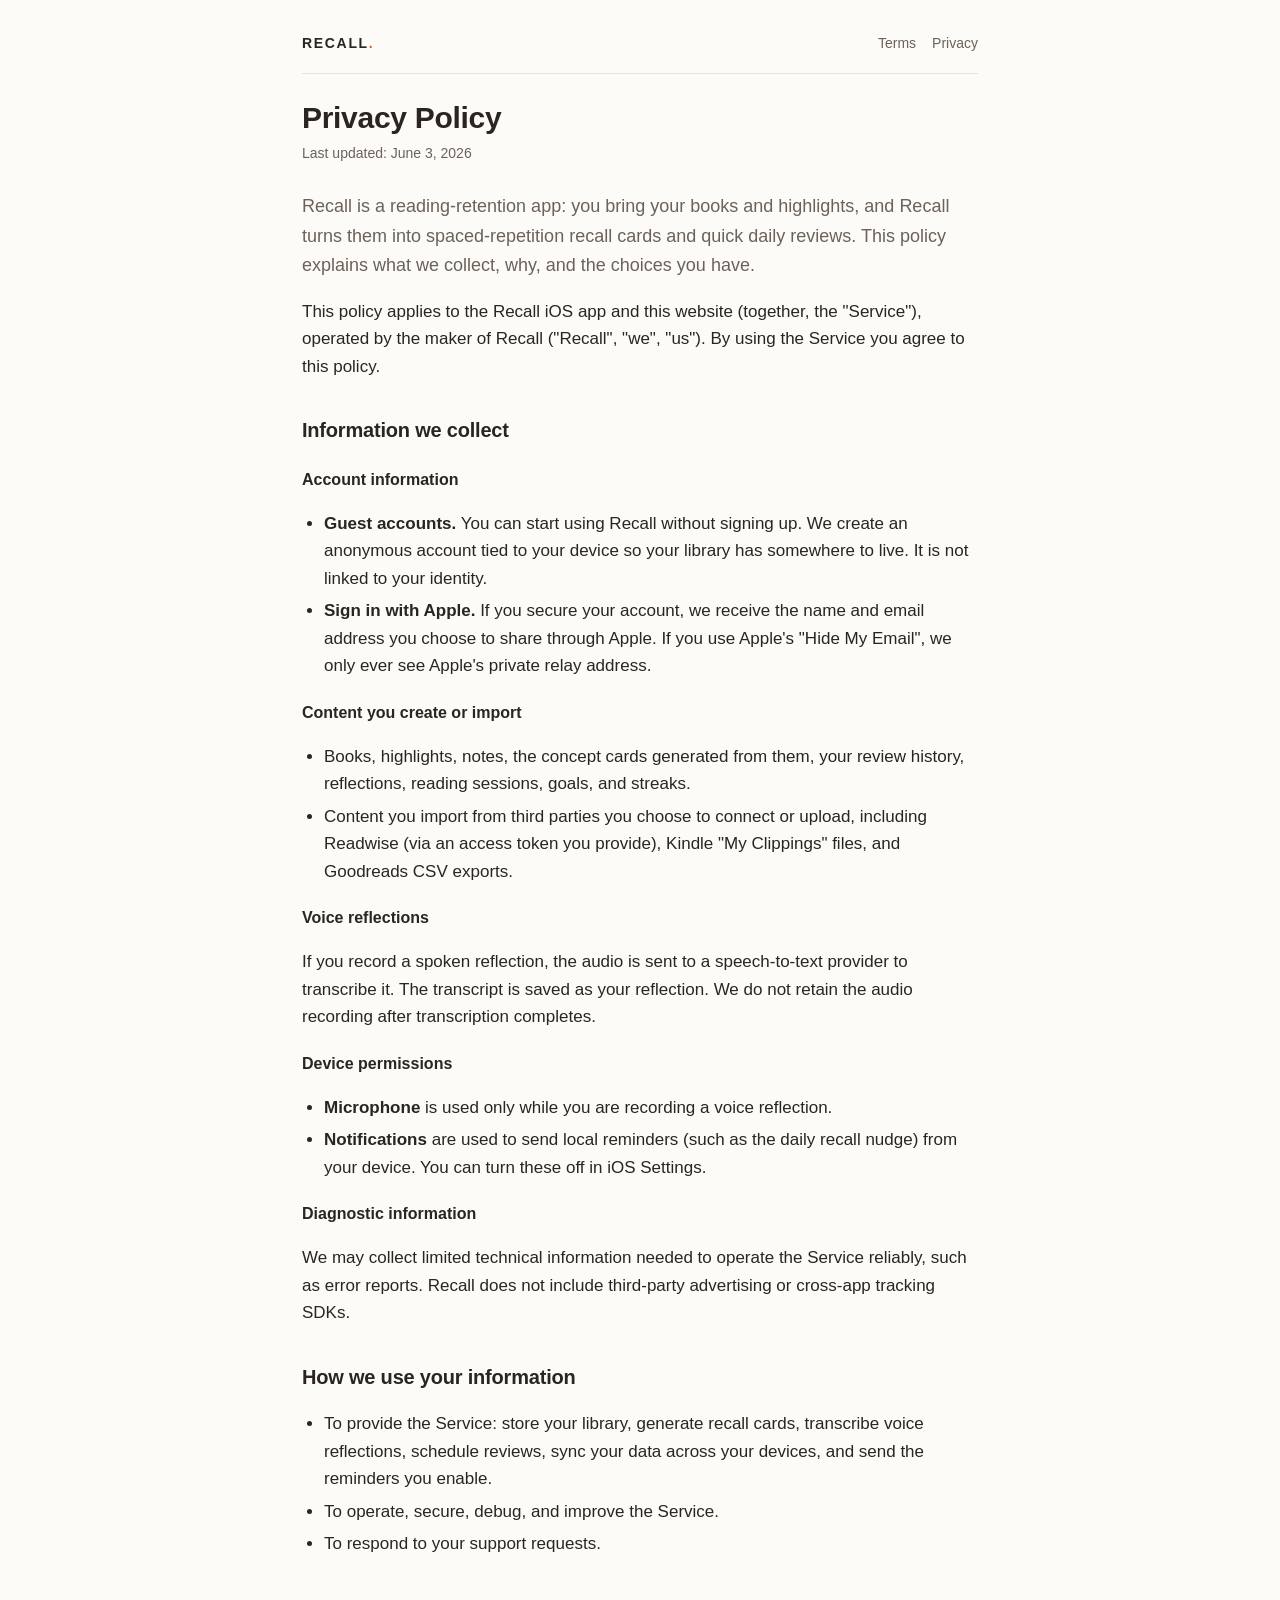
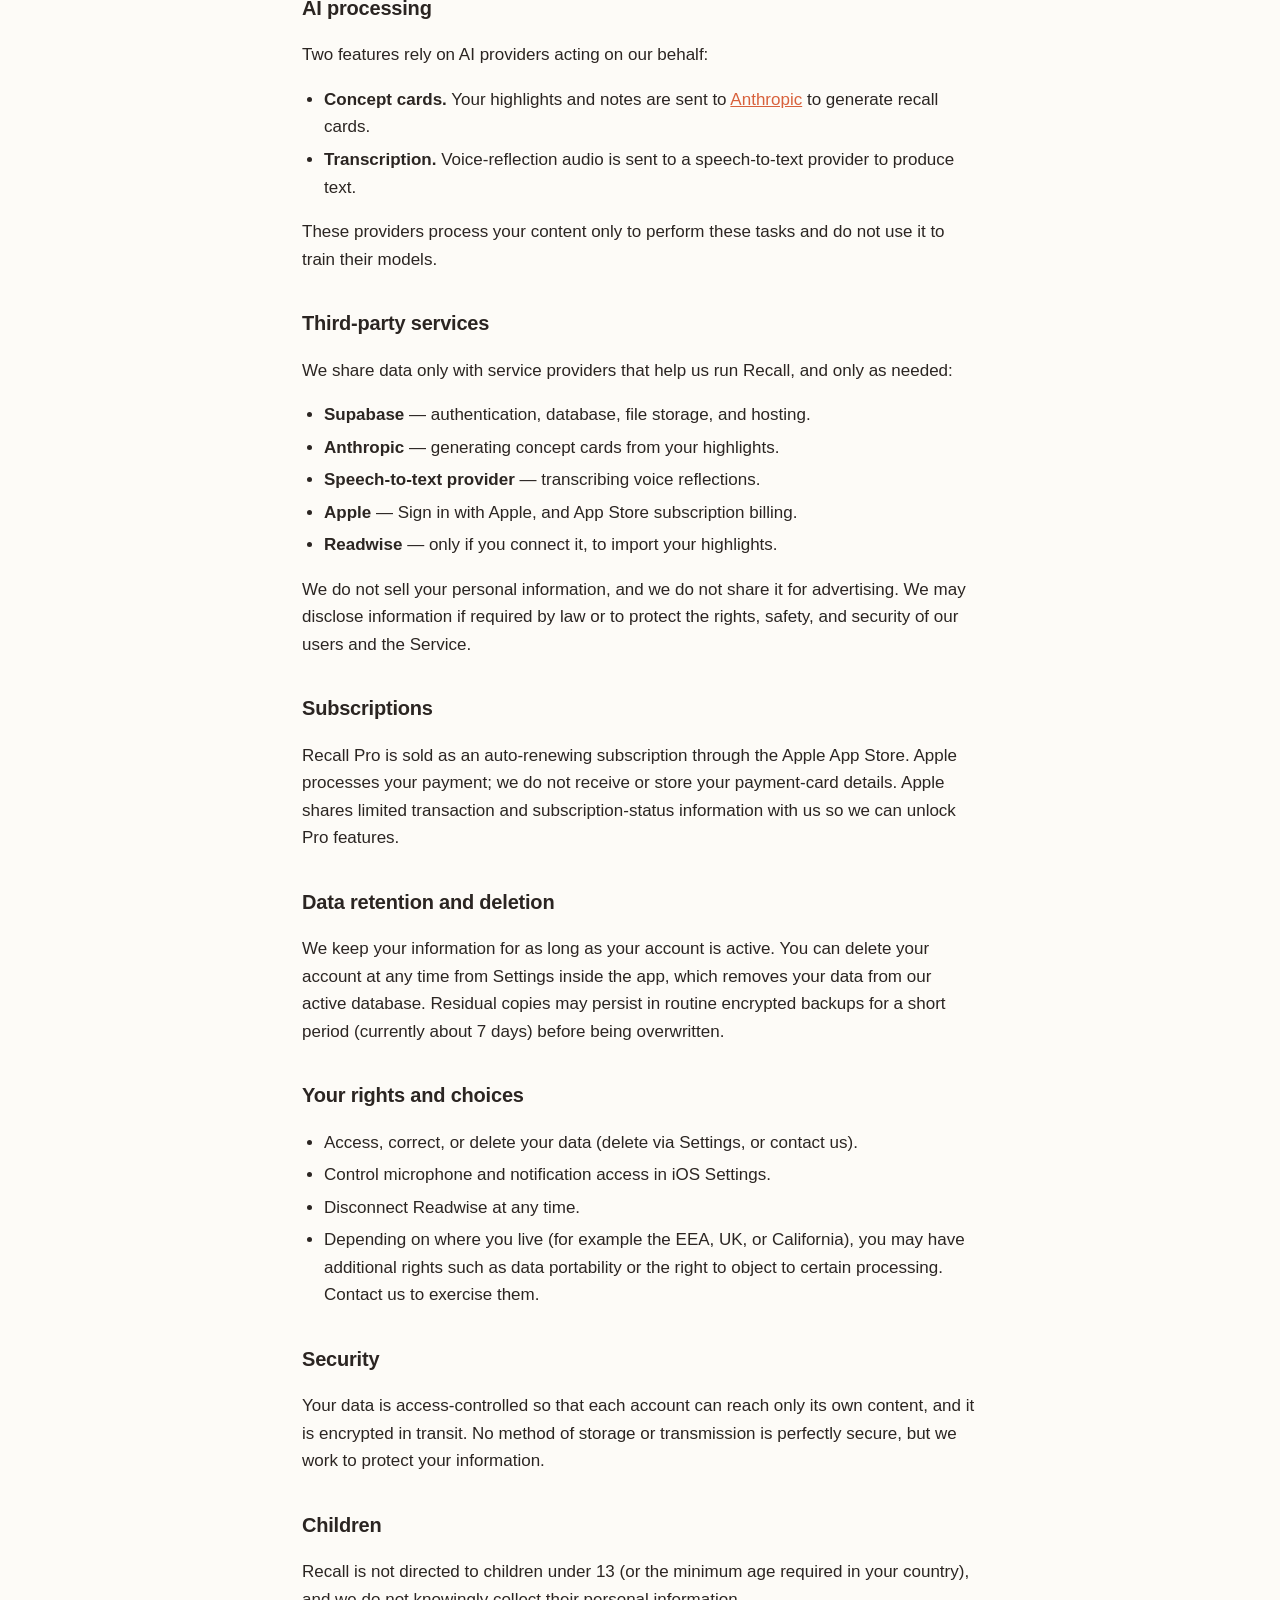
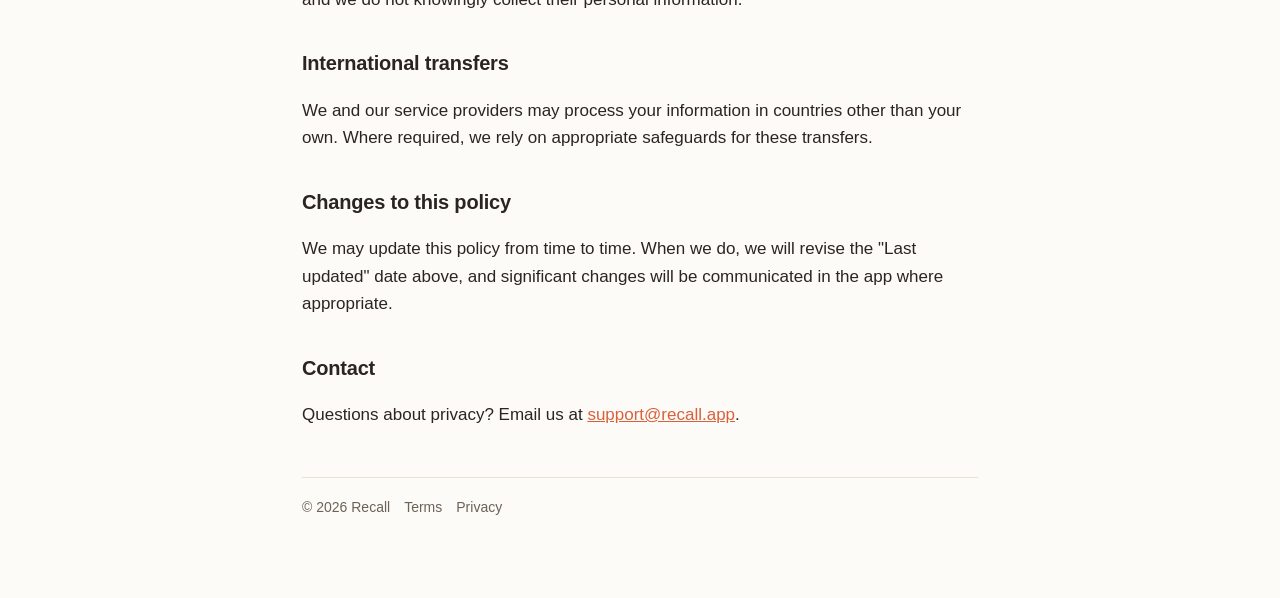
==== privacy.html @ 474ea203 "Recall legal site: Terms of Service + Privacy Policy" ====
<!DOCTYPE html>
<html lang="en">
<head>
  <meta charset="utf-8">
  <meta name="viewport" content="width=device-width, initial-scale=1">
  <title>Privacy Policy — Recall</title>
  <link rel="stylesheet" href="style.css">
</head>
<body>
  <div class="wrap">
    <header class="masthead">
      <span class="brand">Recall<span class="dot">.</span></span>
      <nav class="nav">
        <a href="terms.html">Terms</a>
        <a href="privacy.html">Privacy</a>
      </nav>
    </header>

    <h1>Privacy Policy</h1>
    <p class="updated">Last updated: June 3, 2026</p>

    <p class="lead">Recall is a reading-retention app: you bring your books and highlights, and Recall turns them into spaced-repetition recall cards and quick daily reviews. This policy explains what we collect, why, and the choices you have.</p>

    <p>This policy applies to the Recall iOS app and this website (together, the "Service"), operated by the maker of Recall ("Recall", "we", "us"). By using the Service you agree to this policy.</p>

    <h2>Information we collect</h2>

    <h3>Account information</h3>
    <ul>
      <li><strong>Guest accounts.</strong> You can start using Recall without signing up. We create an anonymous account tied to your device so your library has somewhere to live. It is not linked to your identity.</li>
      <li><strong>Sign in with Apple.</strong> If you secure your account, we receive the name and email address you choose to share through Apple. If you use Apple's "Hide My Email", we only ever see Apple's private relay address.</li>
    </ul>

    <h3>Content you create or import</h3>
    <ul>
      <li>Books, highlights, notes, the concept cards generated from them, your review history, reflections, reading sessions, goals, and streaks.</li>
      <li>Content you import from third parties you choose to connect or upload, including Readwise (via an access token you provide), Kindle "My Clippings" files, and Goodreads CSV exports.</li>
    </ul>

    <h3>Voice reflections</h3>
    <p>If you record a spoken reflection, the audio is sent to a speech-to-text provider to transcribe it. The transcript is saved as your reflection. We do not retain the audio recording after transcription completes.</p>

    <h3>Device permissions</h3>
    <ul>
      <li><strong>Microphone</strong> is used only while you are recording a voice reflection.</li>
      <li><strong>Notifications</strong> are used to send local reminders (such as the daily recall nudge) from your device. You can turn these off in iOS Settings.</li>
    </ul>

    <h3>Diagnostic information</h3>
    <p>We may collect limited technical information needed to operate the Service reliably, such as error reports. Recall does not include third-party advertising or cross-app tracking SDKs.</p>

    <h2>How we use your information</h2>
    <ul>
      <li>To provide the Service: store your library, generate recall cards, transcribe voice reflections, schedule reviews, sync your data across your devices, and send the reminders you enable.</li>
      <li>To operate, secure, debug, and improve the Service.</li>
      <li>To respond to your support requests.</li>
    </ul>

    <h2>AI processing</h2>
    <p>Two features rely on AI providers acting on our behalf:</p>
    <ul>
      <li><strong>Concept cards.</strong> Your highlights and notes are sent to <a href="https://www.anthropic.com" target="_blank" rel="noopener">Anthropic</a> to generate recall cards.</li>
      <li><strong>Transcription.</strong> Voice-reflection audio is sent to a speech-to-text provider to produce text.</li>
    </ul>
    <p>These providers process your content only to perform these tasks and do not use it to train their models.</p>

    <h2>Third-party services</h2>
    <p>We share data only with service providers that help us run Recall, and only as needed:</p>
    <ul>
      <li><strong>Supabase</strong> — authentication, database, file storage, and hosting.</li>
      <li><strong>Anthropic</strong> — generating concept cards from your highlights.</li>
      <li><strong>Speech-to-text provider</strong> — transcribing voice reflections.</li>
      <li><strong>Apple</strong> — Sign in with Apple, and App Store subscription billing.</li>
      <li><strong>Readwise</strong> — only if you connect it, to import your highlights.</li>
    </ul>
    <p>We do not sell your personal information, and we do not share it for advertising. We may disclose information if required by law or to protect the rights, safety, and security of our users and the Service.</p>

    <h2>Subscriptions</h2>
    <p>Recall Pro is sold as an auto-renewing subscription through the Apple App Store. Apple processes your payment; we do not receive or store your payment-card details. Apple shares limited transaction and subscription-status information with us so we can unlock Pro features.</p>

    <h2>Data retention and deletion</h2>
    <p>We keep your information for as long as your account is active. You can delete your account at any time from Settings inside the app, which removes your data from our active database. Residual copies may persist in routine encrypted backups for a short period (currently about 7 days) before being overwritten.</p>

    <h2>Your rights and choices</h2>
    <ul>
      <li>Access, correct, or delete your data (delete via Settings, or contact us).</li>
      <li>Control microphone and notification access in iOS Settings.</li>
      <li>Disconnect Readwise at any time.</li>
      <li>Depending on where you live (for example the EEA, UK, or California), you may have additional rights such as data portability or the right to object to certain processing. Contact us to exercise them.</li>
    </ul>

    <h2>Security</h2>
    <p>Your data is access-controlled so that each account can reach only its own content, and it is encrypted in transit. No method of storage or transmission is perfectly secure, but we work to protect your information.</p>

    <h2>Children</h2>
    <p>Recall is not directed to children under 13 (or the minimum age required in your country), and we do not knowingly collect their personal information.</p>

    <h2>International transfers</h2>
    <p>We and our service providers may process your information in countries other than your own. Where required, we rely on appropriate safeguards for these transfers.</p>

    <h2>Changes to this policy</h2>
    <p>We may update this policy from time to time. When we do, we will revise the "Last updated" date above, and significant changes will be communicated in the app where appropriate.</p>

    <h2>Contact</h2>
    <p>Questions about privacy? Email us at <a href="mailto:support@recall.app">support@recall.app</a>.</p>

    <footer>
      <span>&copy; 2026 Recall</span>
      <a href="terms.html">Terms</a>
      <a href="privacy.html">Privacy</a>
    </footer>
  </div>
</body>
</html>
---- style.css ----
:root {
  --paper: #fdfbf7;
  --ink: #2b2522;
  --ink-soft: #6b6259;
  --coral: #d8613c;
  --rule: #e9e1d6;
}
* { box-sizing: border-box; }
html { -webkit-text-size-adjust: 100%; }
body {
  margin: 0;
  background: var(--paper);
  color: var(--ink);
  font-family: -apple-system, BlinkMacSystemFont, "Segoe UI", Roboto, Helvetica, Arial, sans-serif;
  line-height: 1.62;
  font-size: 17px;
}
.wrap { max-width: 720px; margin: 0 auto; padding: 32px 22px 80px; }
header.masthead {
  display: flex; align-items: center; gap: 10px;
  padding-bottom: 18px; margin-bottom: 26px;
  border-bottom: 1px solid var(--rule);
}
.brand {
  font-weight: 800; letter-spacing: 0.12em; text-transform: uppercase;
  font-size: 14px; color: var(--ink);
}
.brand .dot { color: var(--coral); }
.nav { margin-left: auto; display: flex; gap: 16px; }
.nav a { color: var(--ink-soft); text-decoration: none; font-size: 14px; }
.nav a:hover { color: var(--coral); }
h1 { font-size: 30px; line-height: 1.2; margin: 0 0 6px; letter-spacing: -0.01em; }
.updated { color: var(--ink-soft); font-size: 14px; margin: 0 0 28px; }
h2 { font-size: 20px; margin: 34px 0 8px; letter-spacing: -0.01em; }
h3 { font-size: 16px; margin: 20px 0 6px; }
p, li { color: var(--ink); }
a { color: var(--coral); }
ul { padding-left: 22px; }
li { margin: 5px 0; }
.lead { font-size: 18px; color: var(--ink-soft); }
.note {
  background: #fff6f1; border: 1px solid #f3d6c8; border-radius: 12px;
  padding: 14px 16px; font-size: 15px; color: var(--ink-soft); margin: 22px 0;
}
footer {
  margin-top: 48px; padding-top: 18px; border-top: 1px solid var(--rule);
  color: var(--ink-soft); font-size: 14px;
  display: flex; flex-wrap: wrap; gap: 14px; align-items: center;
}
footer a { color: var(--ink-soft); text-decoration: none; }
footer a:hover { color: var(--coral); }
.home-hero { text-align: center; padding: 40px 0 24px; }
.home-cards { display: grid; gap: 14px; }
.card {
  display: block; padding: 20px; border: 1px solid var(--rule);
  border-radius: 14px; text-decoration: none; color: var(--ink);
  background: #fff;
}
.card:hover { border-color: var(--coral); }
.card .t { font-weight: 700; font-size: 18px; }
.card .d { color: var(--ink-soft); font-size: 15px; margin-top: 3px; }
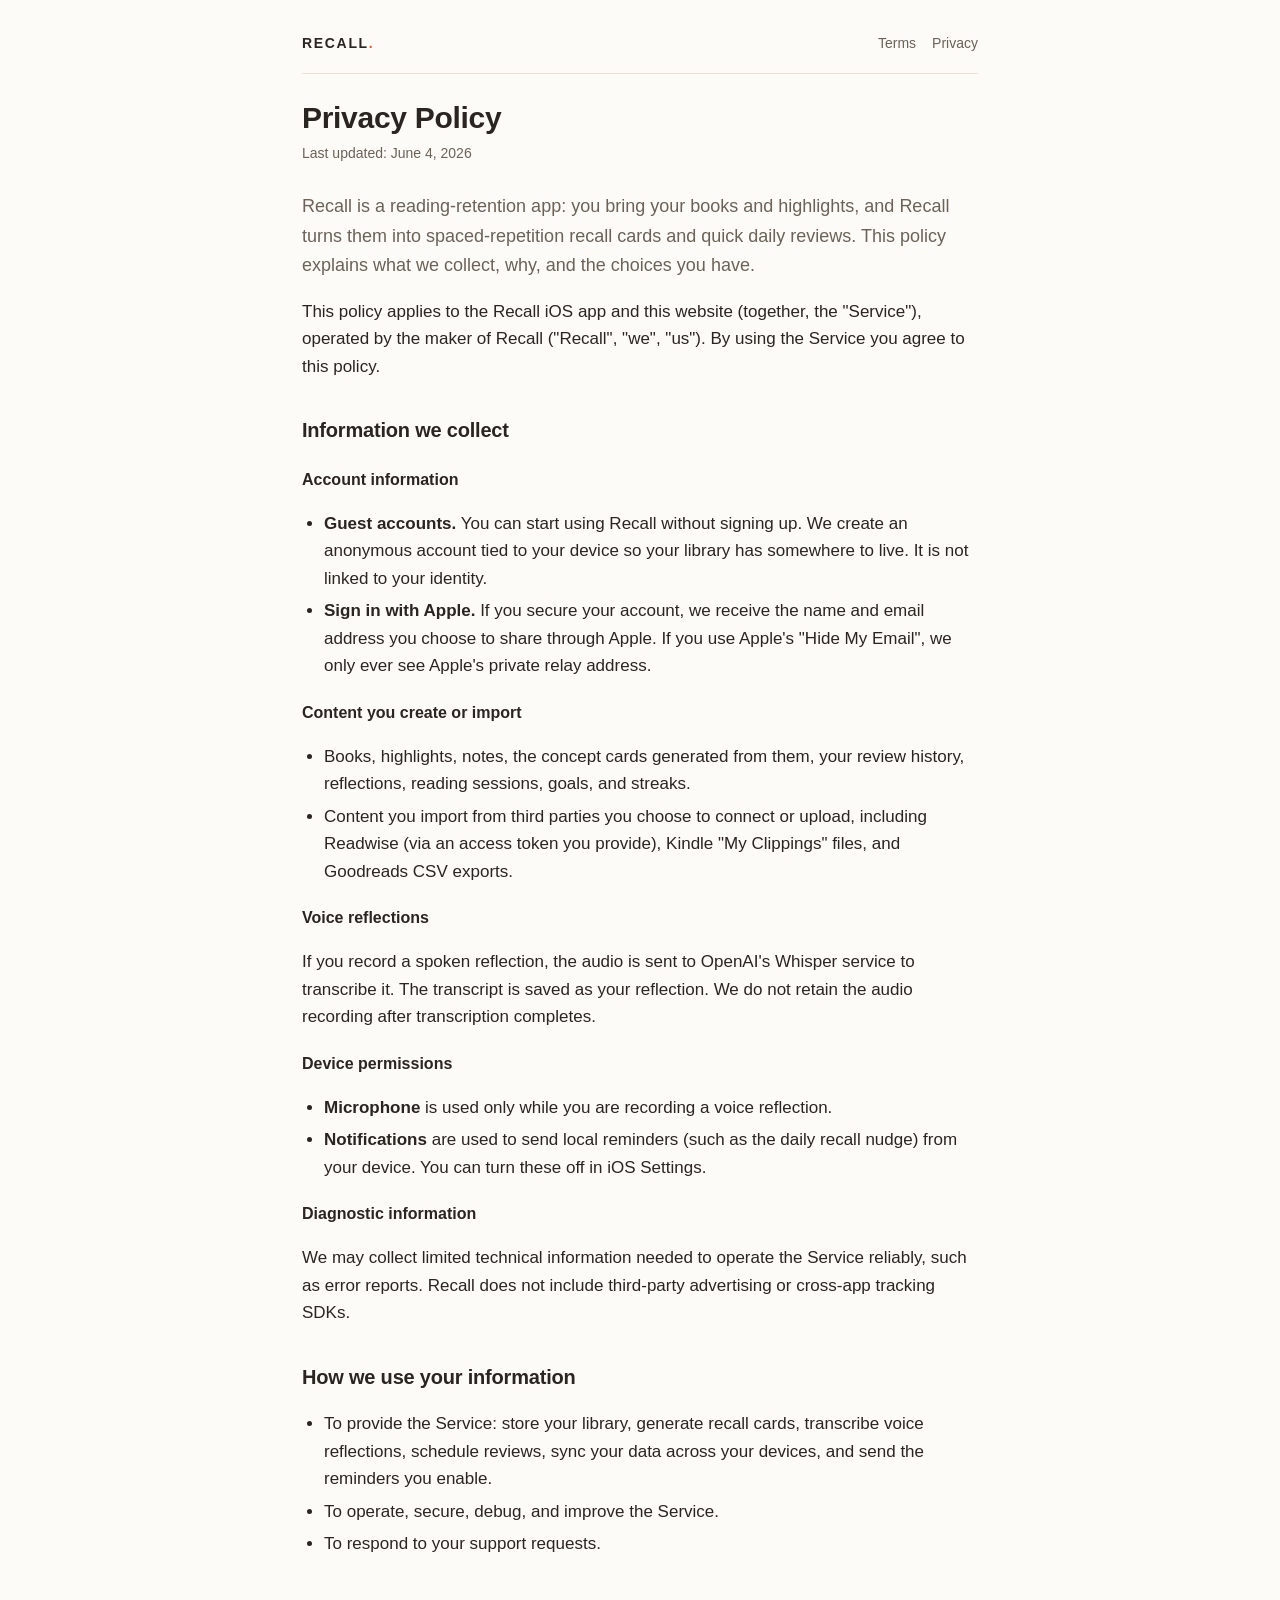
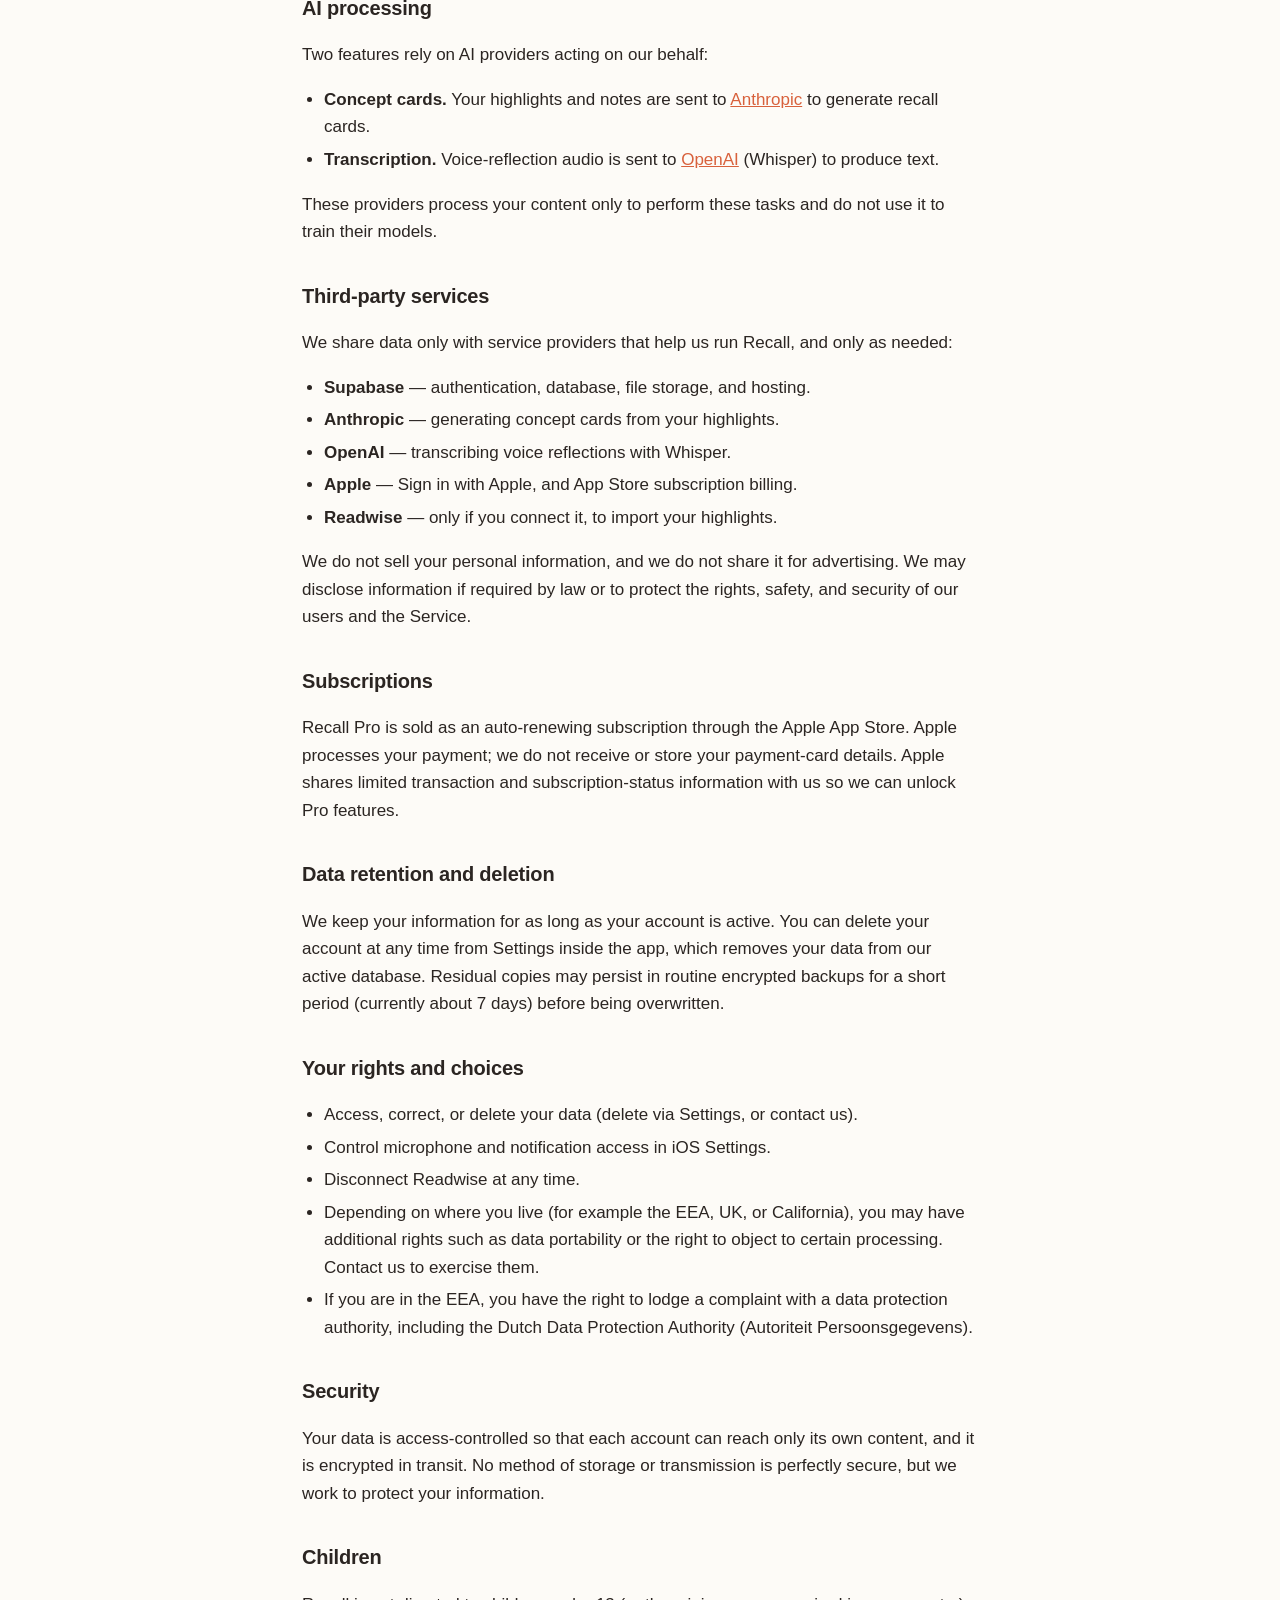
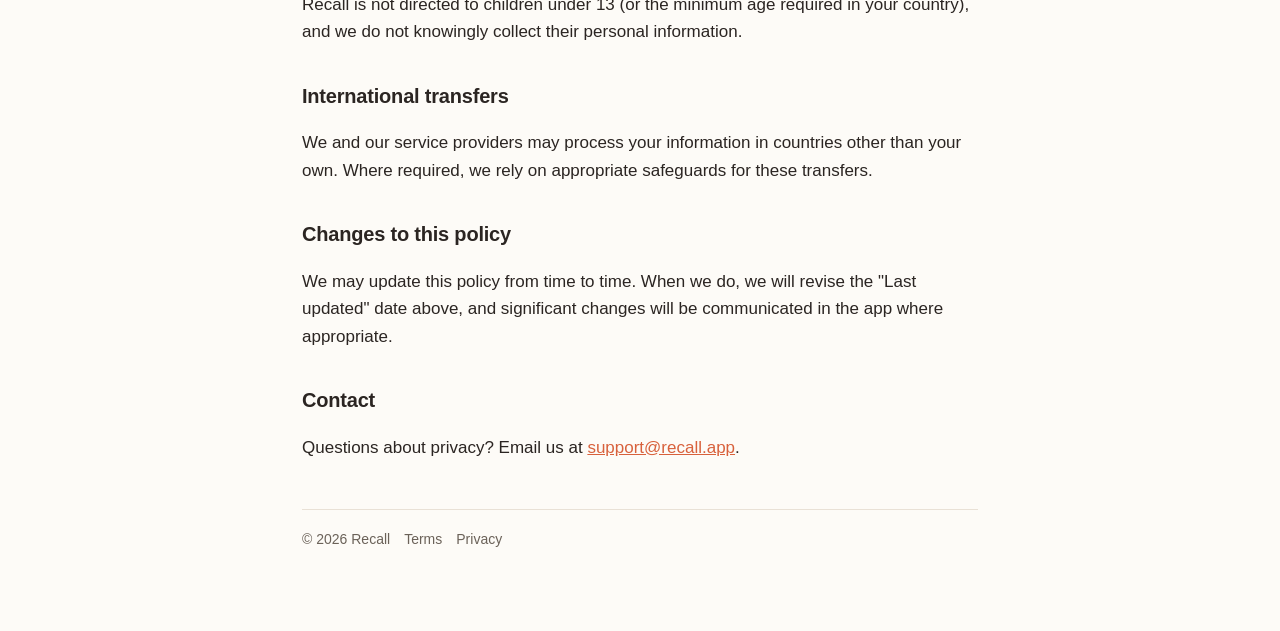
==== commit 305fbc81: "Set Netherlands governing law, name OpenAI/Whisper, add EEA complaint right Co-Authored-By: Claude O" ====
--- a/privacy.html
+++ b/privacy.html
@@ -17,7 +17,7 @@
     </header>
 
     <h1>Privacy Policy</h1>
-    <p class="updated">Last updated: June 3, 2026</p>
+    <p class="updated">Last updated: June 4, 2026</p>
 
     <p class="lead">Recall is a reading-retention app: you bring your books and highlights, and Recall turns them into spaced-repetition recall cards and quick daily reviews. This policy explains what we collect, why, and the choices you have.</p>
 
@@ -38,7 +38,7 @@
     </ul>
 
     <h3>Voice reflections</h3>
-    <p>If you record a spoken reflection, the audio is sent to a speech-to-text provider to transcribe it. The transcript is saved as your reflection. We do not retain the audio recording after transcription completes.</p>
+    <p>If you record a spoken reflection, the audio is sent to OpenAI's Whisper service to transcribe it. The transcript is saved as your reflection. We do not retain the audio recording after transcription completes.</p>
 
     <h3>Device permissions</h3>
     <ul>
@@ -60,7 +60,7 @@
     <p>Two features rely on AI providers acting on our behalf:</p>
     <ul>
       <li><strong>Concept cards.</strong> Your highlights and notes are sent to <a href="https://www.anthropic.com" target="_blank" rel="noopener">Anthropic</a> to generate recall cards.</li>
-      <li><strong>Transcription.</strong> Voice-reflection audio is sent to a speech-to-text provider to produce text.</li>
+      <li><strong>Transcription.</strong> Voice-reflection audio is sent to <a href="https://openai.com" target="_blank" rel="noopener">OpenAI</a> (Whisper) to produce text.</li>
     </ul>
     <p>These providers process your content only to perform these tasks and do not use it to train their models.</p>
 
@@ -69,7 +69,7 @@
     <ul>
       <li><strong>Supabase</strong> — authentication, database, file storage, and hosting.</li>
       <li><strong>Anthropic</strong> — generating concept cards from your highlights.</li>
-      <li><strong>Speech-to-text provider</strong> — transcribing voice reflections.</li>
+      <li><strong>OpenAI</strong> — transcribing voice reflections with Whisper.</li>
       <li><strong>Apple</strong> — Sign in with Apple, and App Store subscription billing.</li>
       <li><strong>Readwise</strong> — only if you connect it, to import your highlights.</li>
     </ul>
@@ -87,6 +87,7 @@
       <li>Control microphone and notification access in iOS Settings.</li>
       <li>Disconnect Readwise at any time.</li>
       <li>Depending on where you live (for example the EEA, UK, or California), you may have additional rights such as data portability or the right to object to certain processing. Contact us to exercise them.</li>
+      <li>If you are in the EEA, you have the right to lodge a complaint with a data protection authority, including the Dutch Data Protection Authority (Autoriteit Persoonsgegevens).</li>
     </ul>
 
     <h2>Security</h2>
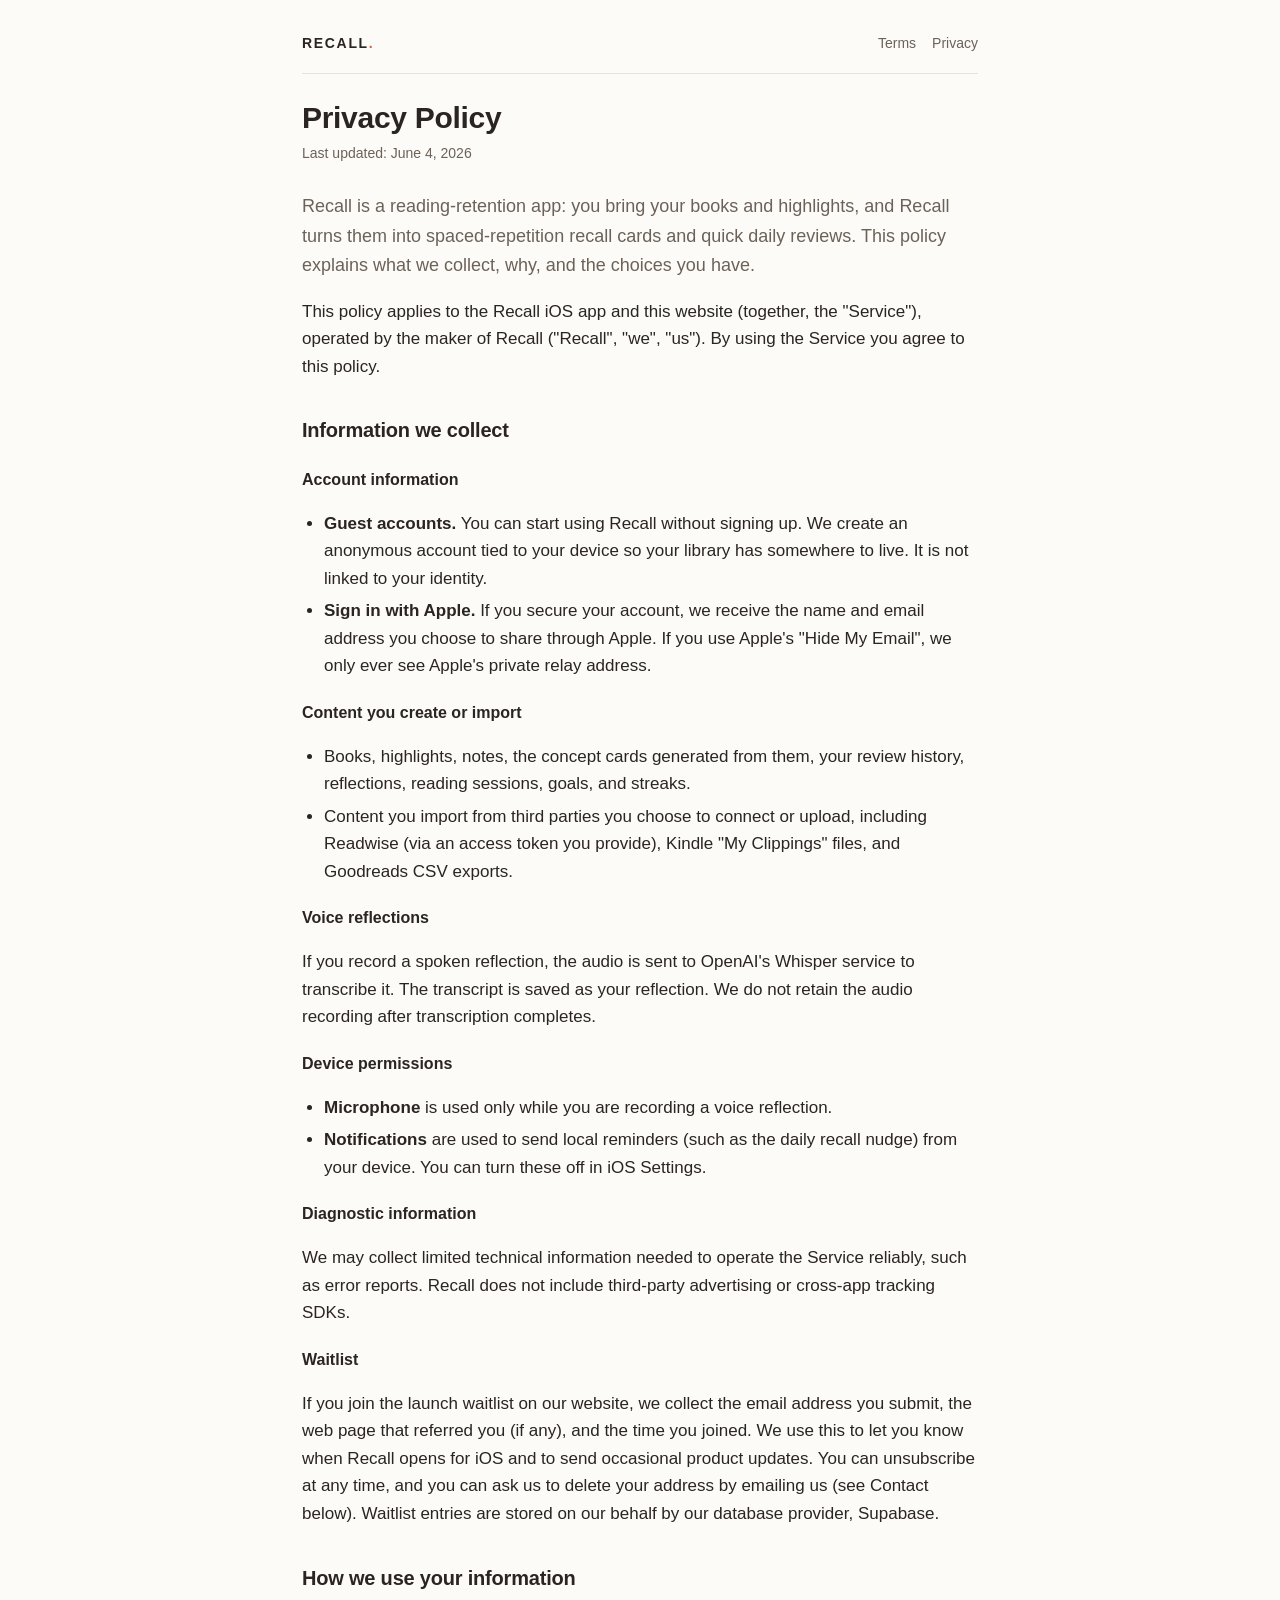
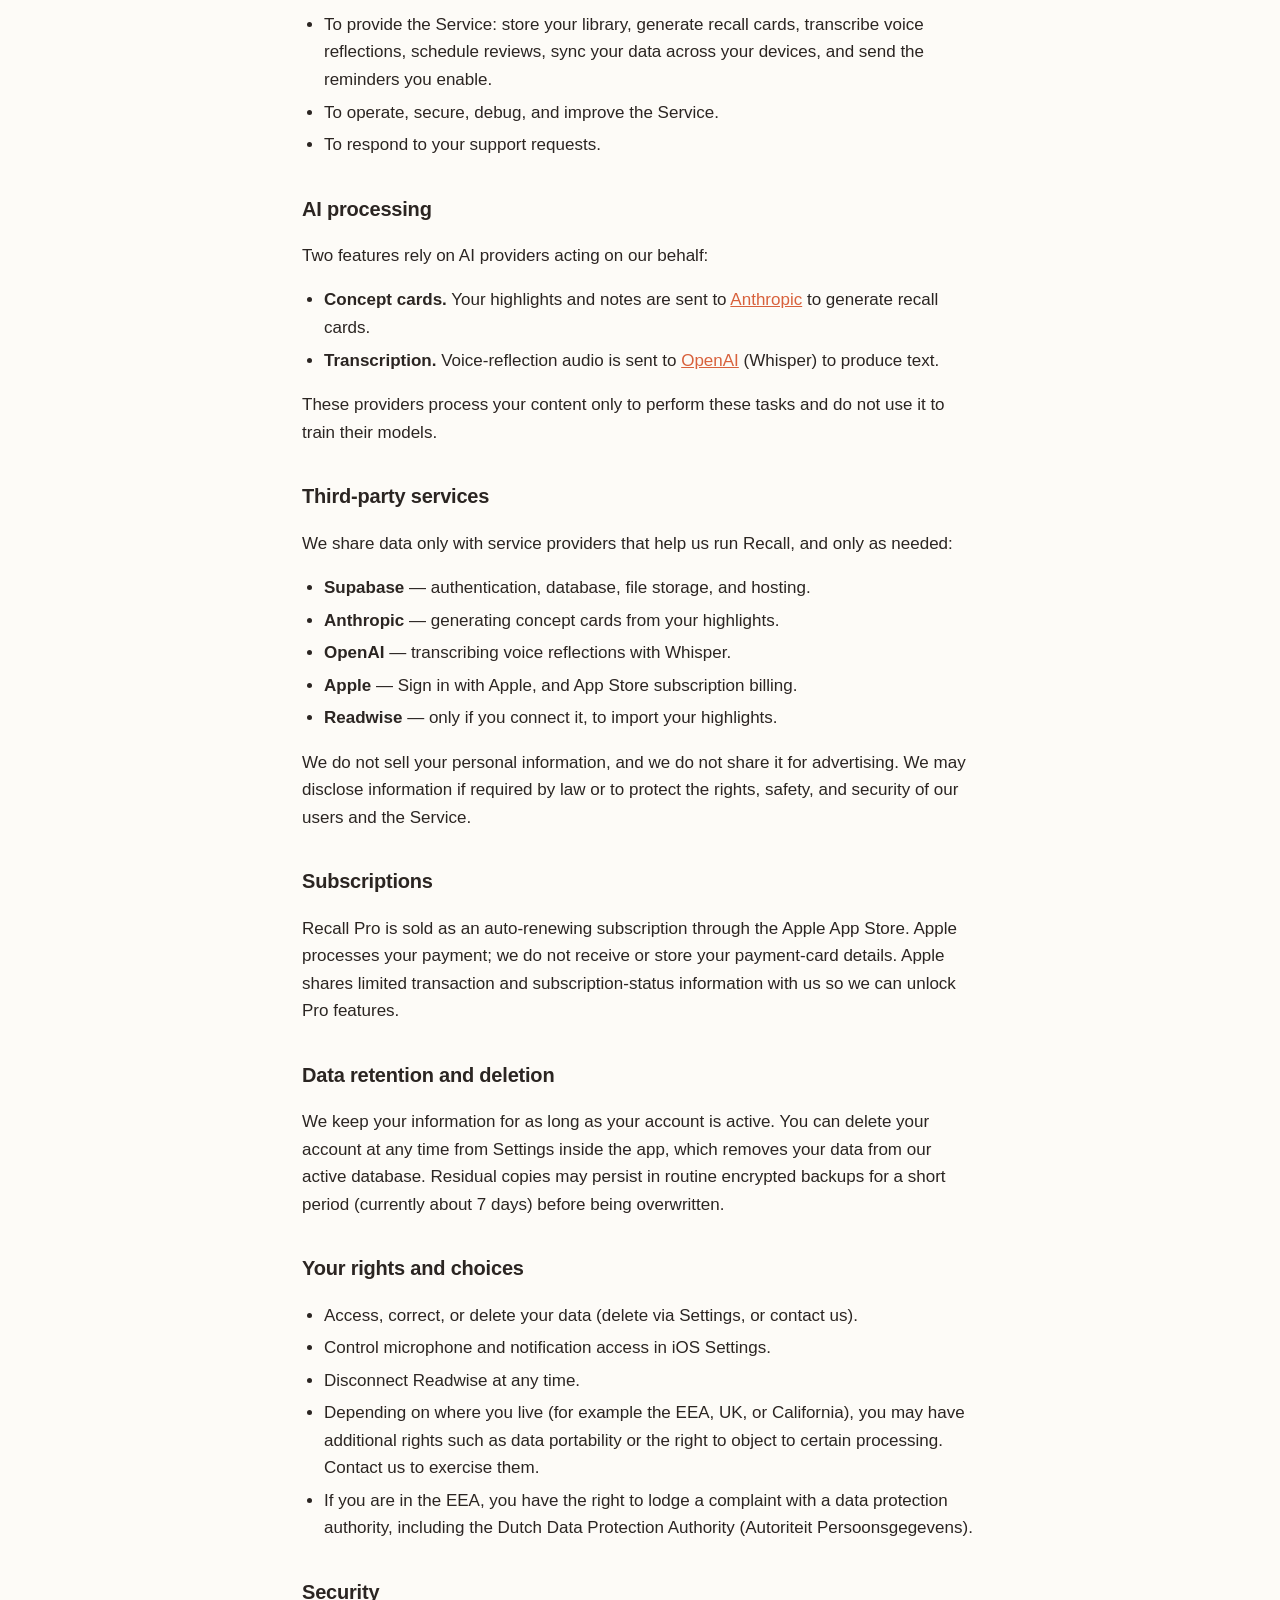
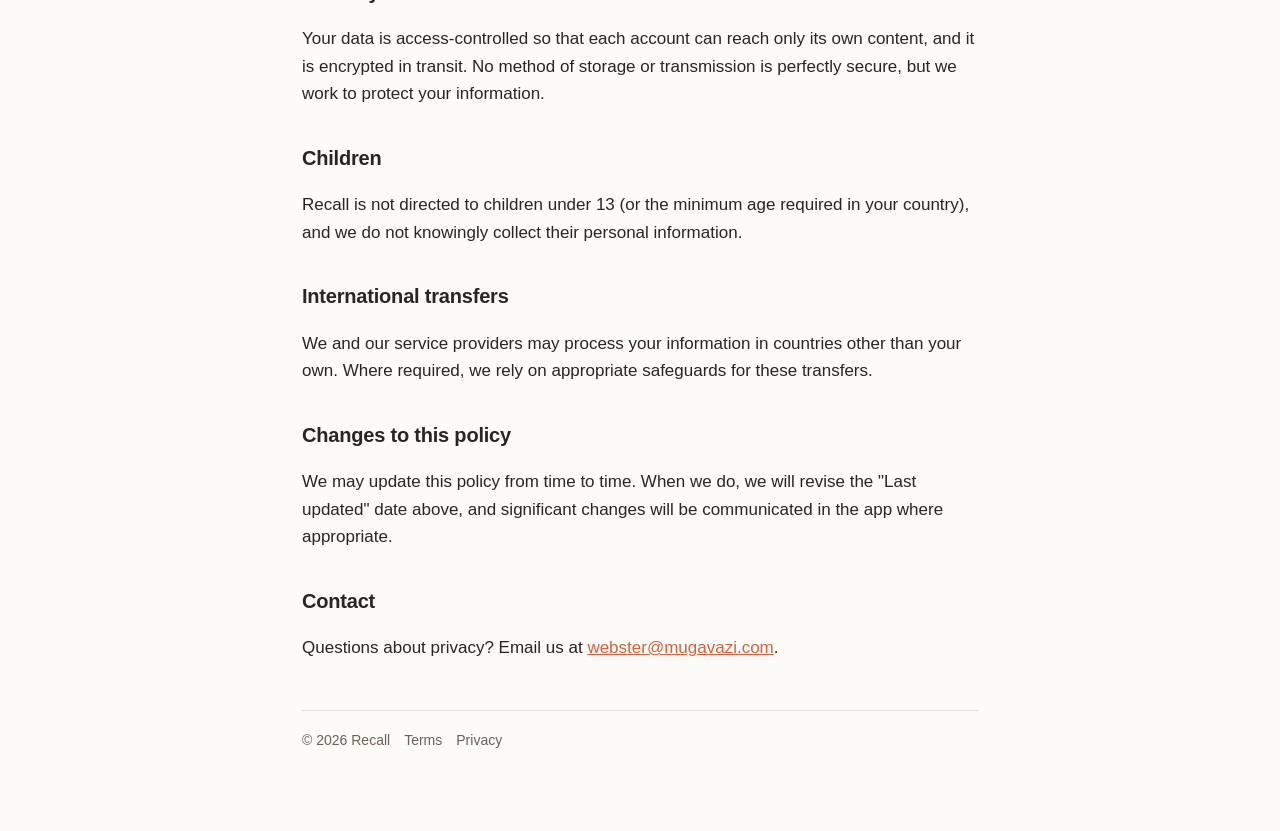
==== commit 141dc6f7: "Privacy: add waitlist clause; update contact email to webster@mugavazi.com" ====
--- a/privacy.html
+++ b/privacy.html
@@ -48,6 +48,9 @@
 
     <h3>Diagnostic information</h3>
     <p>We may collect limited technical information needed to operate the Service reliably, such as error reports. Recall does not include third-party advertising or cross-app tracking SDKs.</p>
+
+    <h3>Waitlist</h3>
+    <p>If you join the launch waitlist on our website, we collect the email address you submit, the web page that referred you (if any), and the time you joined. We use this to let you know when Recall opens for iOS and to send occasional product updates. You can unsubscribe at any time, and you can ask us to delete your address by emailing us (see Contact below). Waitlist entries are stored on our behalf by our database provider, Supabase.</p>
 
     <h2>How we use your information</h2>
     <ul>
@@ -103,7 +106,7 @@
     <p>We may update this policy from time to time. When we do, we will revise the "Last updated" date above, and significant changes will be communicated in the app where appropriate.</p>
 
     <h2>Contact</h2>
-    <p>Questions about privacy? Email us at <a href="mailto:support@recall.app">support@recall.app</a>.</p>
+    <p>Questions about privacy? Email us at <a href="mailto:webster@mugavazi.com">webster@mugavazi.com</a>.</p>
 
     <footer>
       <span>&copy; 2026 Recall</span>
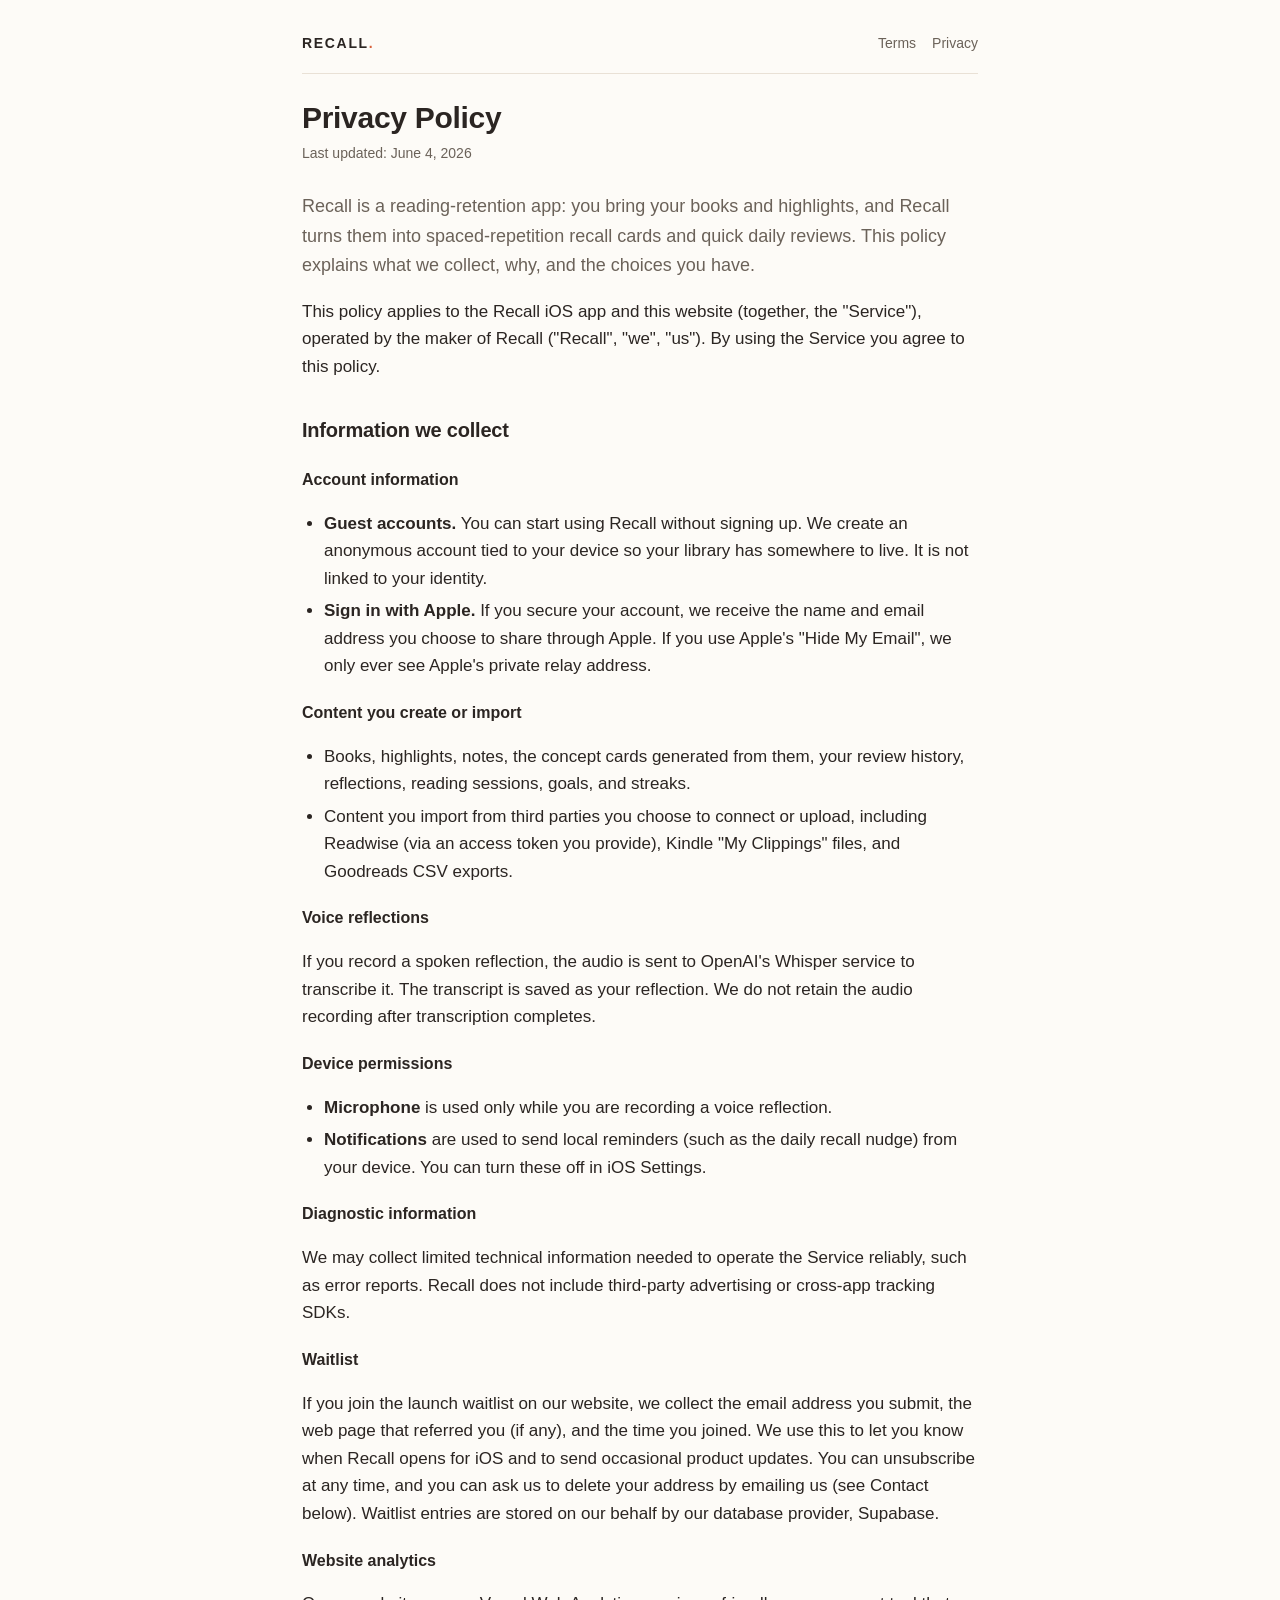
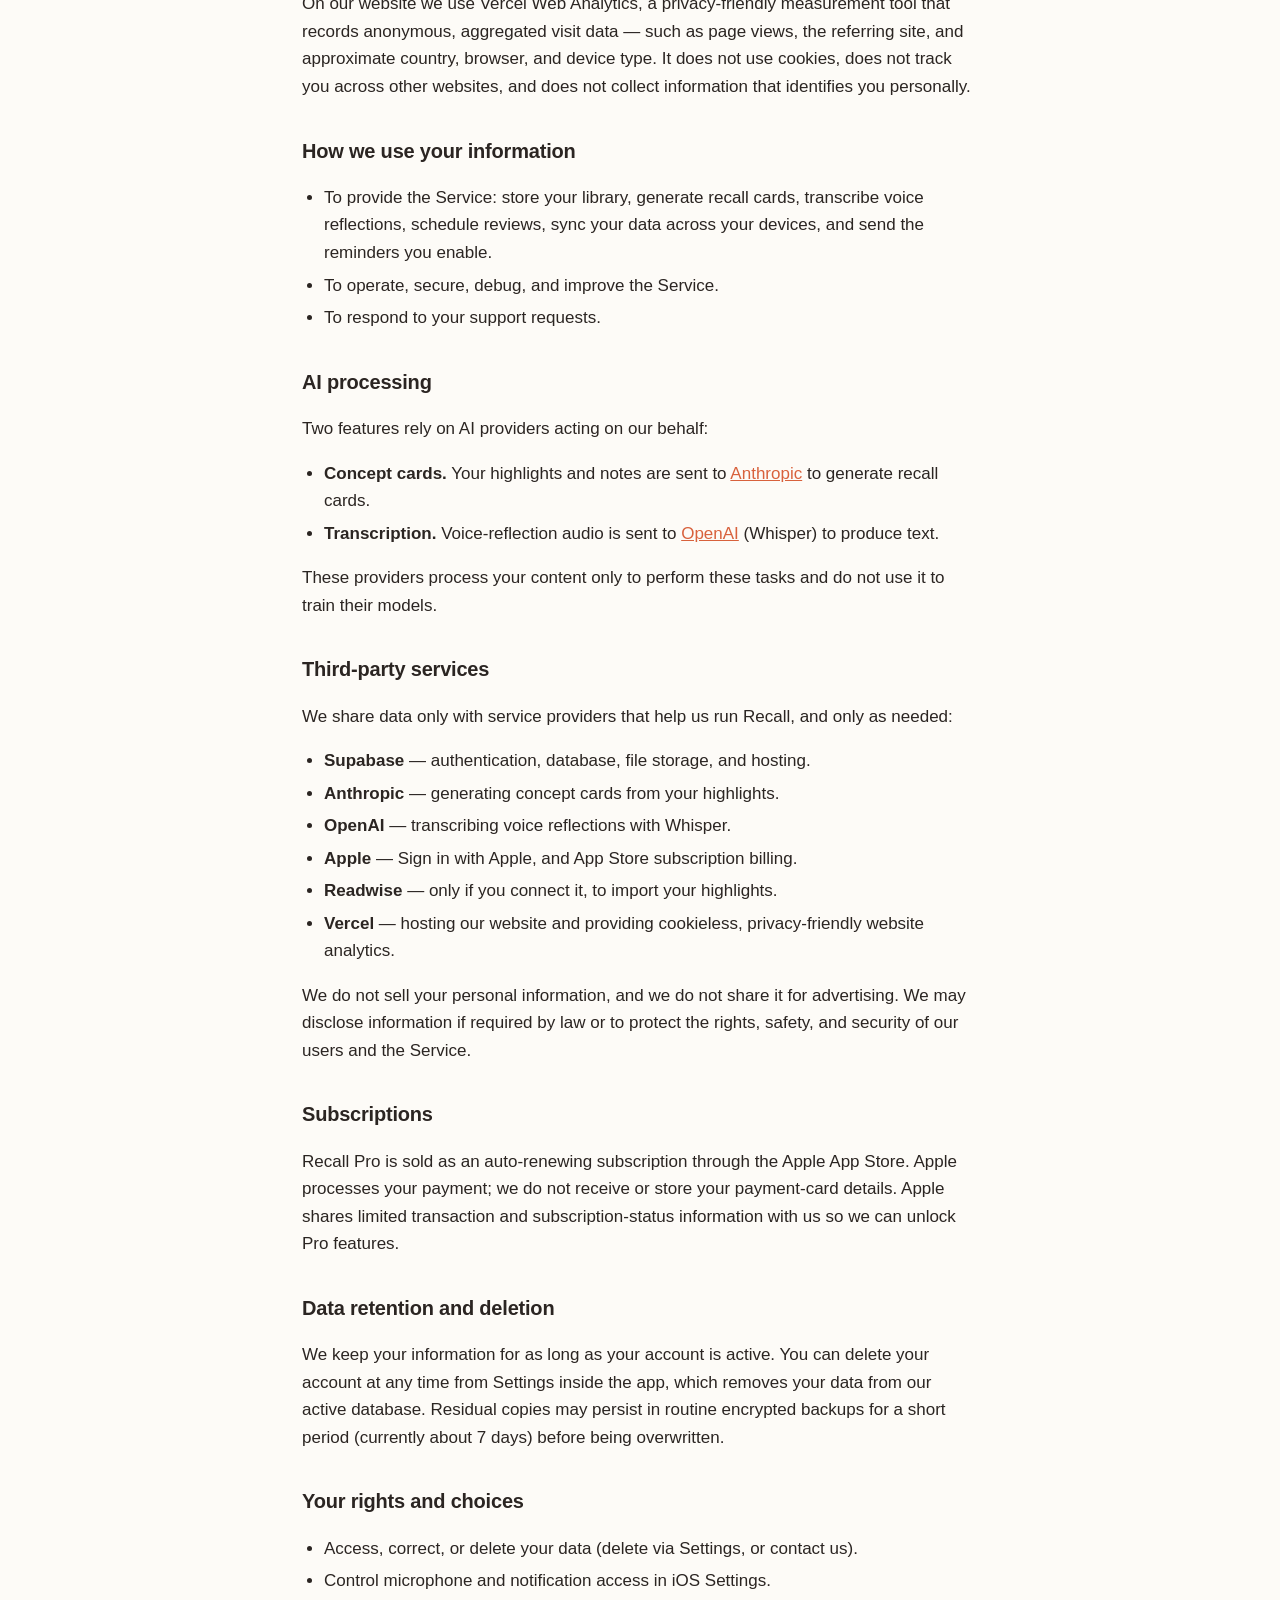
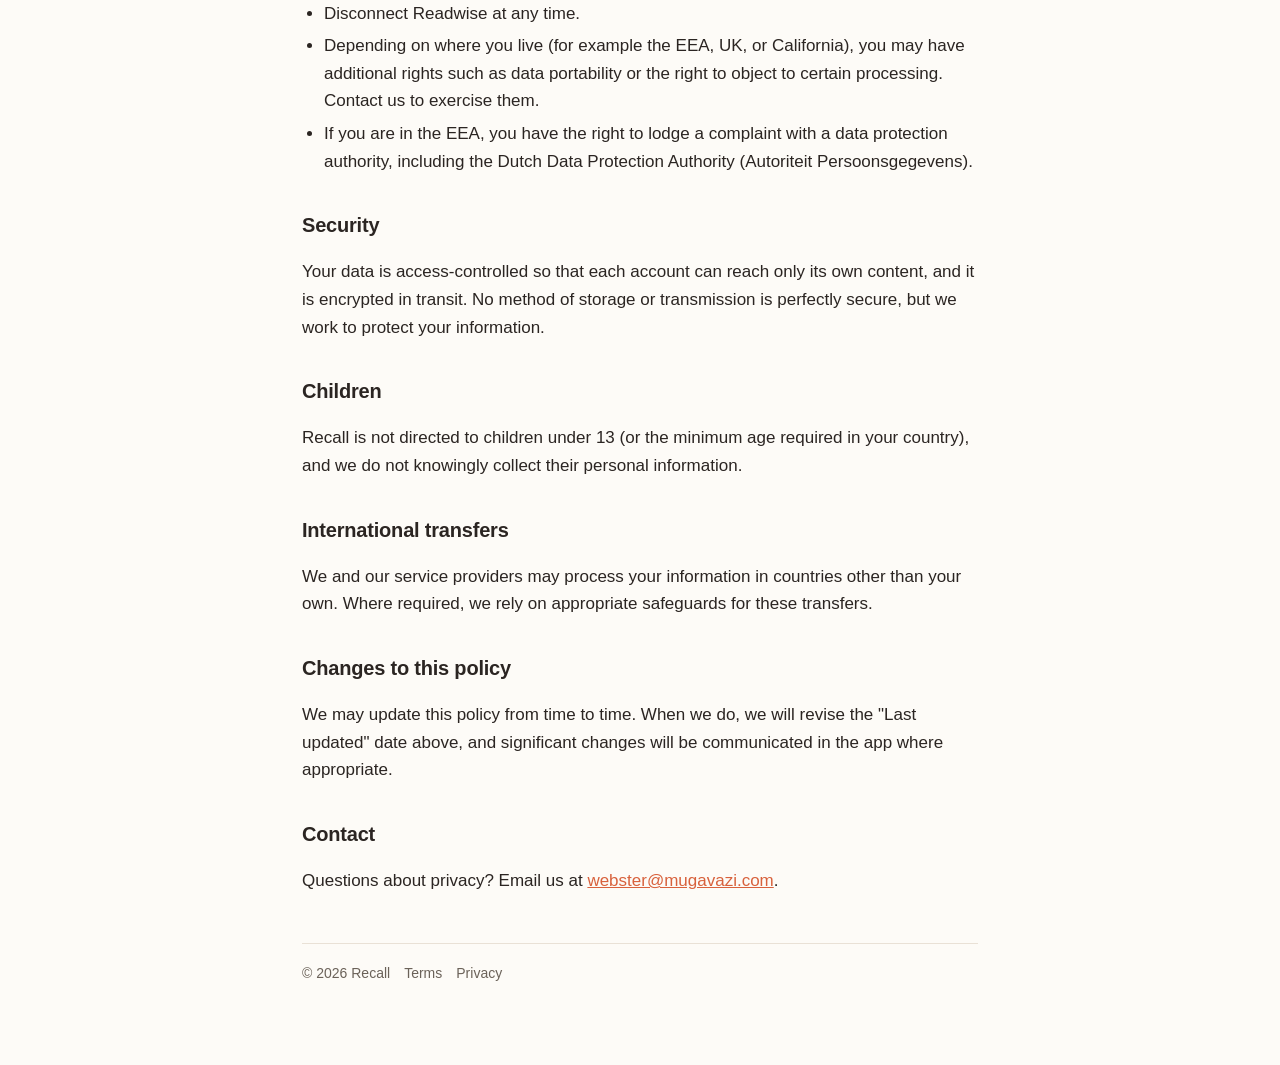
==== commit 8f7660d6: "Privacy: disclose cookieless website analytics Add a Website analytics clause and list Vercel under " ====
--- a/privacy.html
+++ b/privacy.html
@@ -52,6 +52,9 @@
     <h3>Waitlist</h3>
     <p>If you join the launch waitlist on our website, we collect the email address you submit, the web page that referred you (if any), and the time you joined. We use this to let you know when Recall opens for iOS and to send occasional product updates. You can unsubscribe at any time, and you can ask us to delete your address by emailing us (see Contact below). Waitlist entries are stored on our behalf by our database provider, Supabase.</p>
 
+    <h3>Website analytics</h3>
+    <p>On our website we use Vercel Web Analytics, a privacy-friendly measurement tool that records anonymous, aggregated visit data — such as page views, the referring site, and approximate country, browser, and device type. It does not use cookies, does not track you across other websites, and does not collect information that identifies you personally.</p>
+
     <h2>How we use your information</h2>
     <ul>
       <li>To provide the Service: store your library, generate recall cards, transcribe voice reflections, schedule reviews, sync your data across your devices, and send the reminders you enable.</li>
@@ -75,6 +78,7 @@
       <li><strong>OpenAI</strong> — transcribing voice reflections with Whisper.</li>
       <li><strong>Apple</strong> — Sign in with Apple, and App Store subscription billing.</li>
       <li><strong>Readwise</strong> — only if you connect it, to import your highlights.</li>
+      <li><strong>Vercel</strong> — hosting our website and providing cookieless, privacy-friendly website analytics.</li>
     </ul>
     <p>We do not sell your personal information, and we do not share it for advertising. We may disclose information if required by law or to protect the rights, safety, and security of our users and the Service.</p>
 
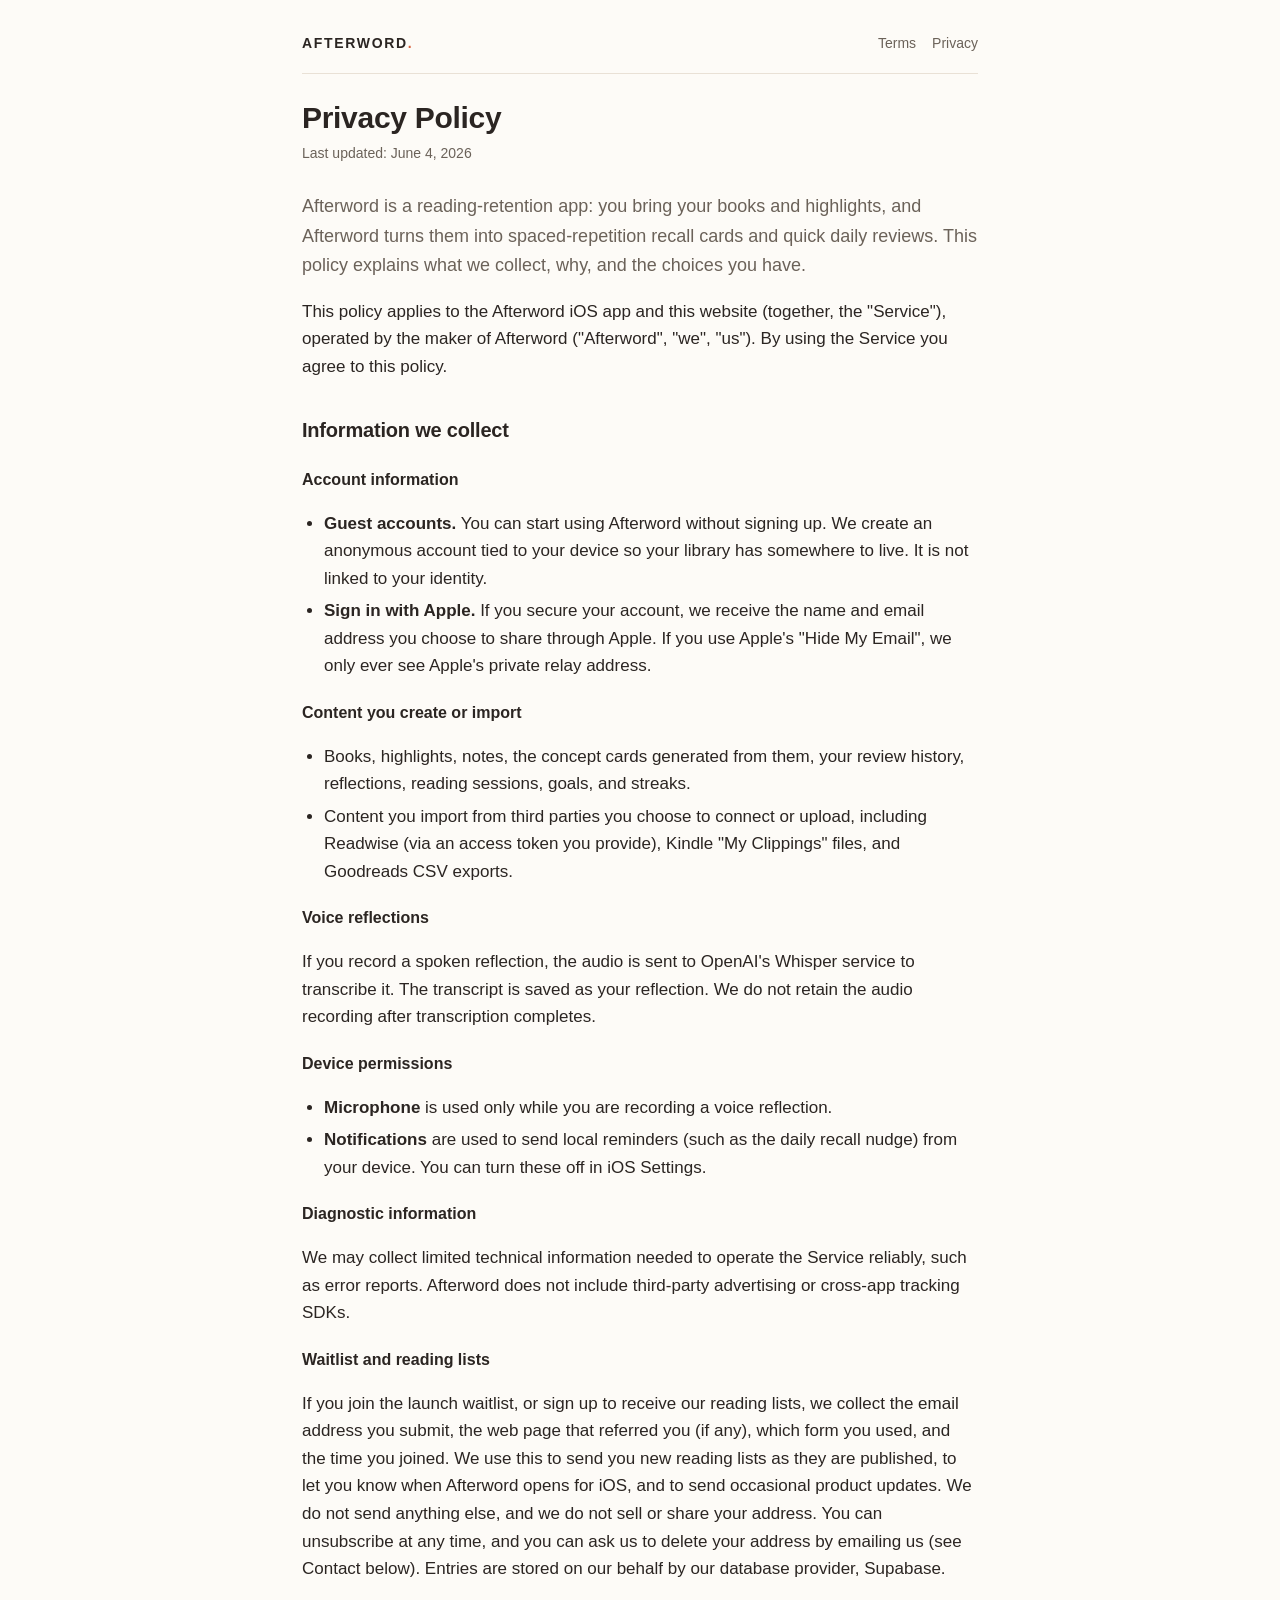
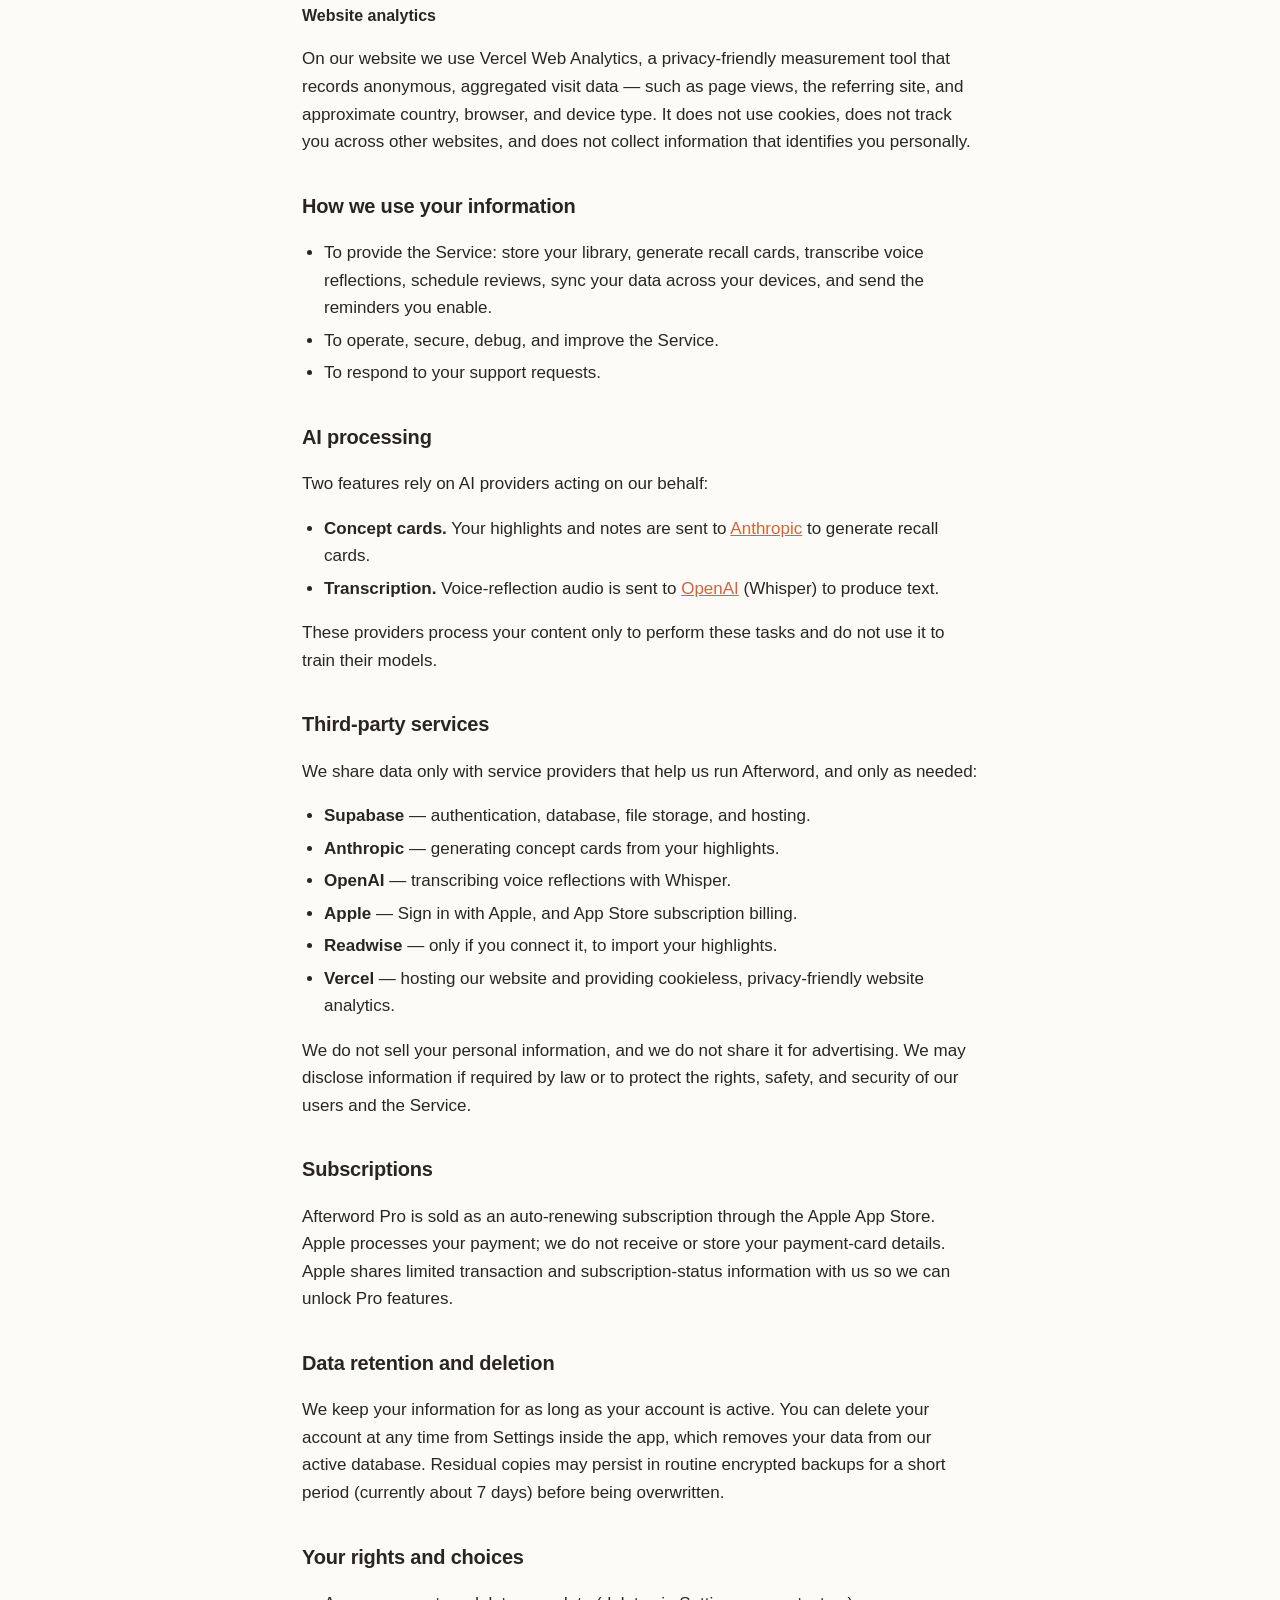
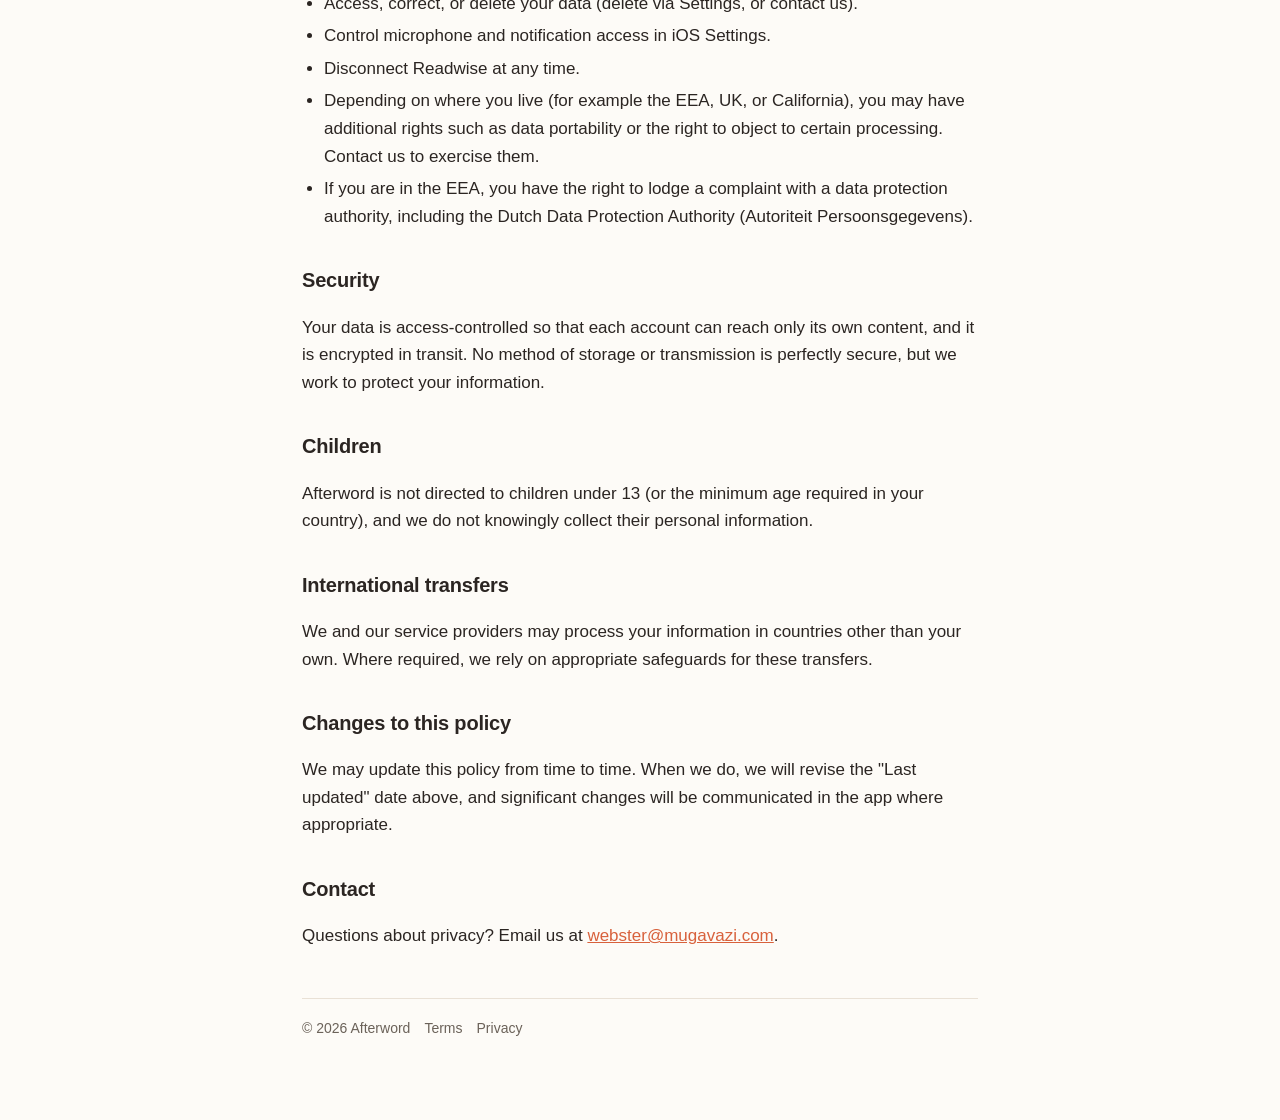
==== commit c81d6bc0: "Rename Recall to Afterword across legal pages The app and marketing site were renamed in June; these" ====
--- a/privacy.html
+++ b/privacy.html
@@ -3,13 +3,13 @@
 <head>
   <meta charset="utf-8">
   <meta name="viewport" content="width=device-width, initial-scale=1">
-  <title>Privacy Policy — Recall</title>
+  <title>Privacy Policy — Afterword</title>
   <link rel="stylesheet" href="style.css">
 </head>
 <body>
   <div class="wrap">
     <header class="masthead">
-      <span class="brand">Recall<span class="dot">.</span></span>
+      <span class="brand">Afterword<span class="dot">.</span></span>
       <nav class="nav">
         <a href="terms.html">Terms</a>
         <a href="privacy.html">Privacy</a>
@@ -19,15 +19,15 @@
     <h1>Privacy Policy</h1>
     <p class="updated">Last updated: June 4, 2026</p>
 
-    <p class="lead">Recall is a reading-retention app: you bring your books and highlights, and Recall turns them into spaced-repetition recall cards and quick daily reviews. This policy explains what we collect, why, and the choices you have.</p>
+    <p class="lead">Afterword is a reading-retention app: you bring your books and highlights, and Afterword turns them into spaced-repetition recall cards and quick daily reviews. This policy explains what we collect, why, and the choices you have.</p>
 
-    <p>This policy applies to the Recall iOS app and this website (together, the "Service"), operated by the maker of Recall ("Recall", "we", "us"). By using the Service you agree to this policy.</p>
+    <p>This policy applies to the Afterword iOS app and this website (together, the "Service"), operated by the maker of Afterword ("Afterword", "we", "us"). By using the Service you agree to this policy.</p>
 
     <h2>Information we collect</h2>
 
     <h3>Account information</h3>
     <ul>
-      <li><strong>Guest accounts.</strong> You can start using Recall without signing up. We create an anonymous account tied to your device so your library has somewhere to live. It is not linked to your identity.</li>
+      <li><strong>Guest accounts.</strong> You can start using Afterword without signing up. We create an anonymous account tied to your device so your library has somewhere to live. It is not linked to your identity.</li>
       <li><strong>Sign in with Apple.</strong> If you secure your account, we receive the name and email address you choose to share through Apple. If you use Apple's "Hide My Email", we only ever see Apple's private relay address.</li>
     </ul>
 
@@ -47,10 +47,10 @@
     </ul>
 
     <h3>Diagnostic information</h3>
-    <p>We may collect limited technical information needed to operate the Service reliably, such as error reports. Recall does not include third-party advertising or cross-app tracking SDKs.</p>
+    <p>We may collect limited technical information needed to operate the Service reliably, such as error reports. Afterword does not include third-party advertising or cross-app tracking SDKs.</p>
 
-    <h3>Waitlist</h3>
-    <p>If you join the launch waitlist on our website, we collect the email address you submit, the web page that referred you (if any), and the time you joined. We use this to let you know when Recall opens for iOS and to send occasional product updates. You can unsubscribe at any time, and you can ask us to delete your address by emailing us (see Contact below). Waitlist entries are stored on our behalf by our database provider, Supabase.</p>
+    <h3>Waitlist and reading lists</h3>
+    <p>If you join the launch waitlist, or sign up to receive our reading lists, we collect the email address you submit, the web page that referred you (if any), which form you used, and the time you joined. We use this to send you new reading lists as they are published, to let you know when Afterword opens for iOS, and to send occasional product updates. We do not send anything else, and we do not sell or share your address. You can unsubscribe at any time, and you can ask us to delete your address by emailing us (see Contact below). Entries are stored on our behalf by our database provider, Supabase.</p>
 
     <h3>Website analytics</h3>
     <p>On our website we use Vercel Web Analytics, a privacy-friendly measurement tool that records anonymous, aggregated visit data — such as page views, the referring site, and approximate country, browser, and device type. It does not use cookies, does not track you across other websites, and does not collect information that identifies you personally.</p>
@@ -71,7 +71,7 @@
     <p>These providers process your content only to perform these tasks and do not use it to train their models.</p>
 
     <h2>Third-party services</h2>
-    <p>We share data only with service providers that help us run Recall, and only as needed:</p>
+    <p>We share data only with service providers that help us run Afterword, and only as needed:</p>
     <ul>
       <li><strong>Supabase</strong> — authentication, database, file storage, and hosting.</li>
       <li><strong>Anthropic</strong> — generating concept cards from your highlights.</li>
@@ -83,7 +83,7 @@
     <p>We do not sell your personal information, and we do not share it for advertising. We may disclose information if required by law or to protect the rights, safety, and security of our users and the Service.</p>
 
     <h2>Subscriptions</h2>
-    <p>Recall Pro is sold as an auto-renewing subscription through the Apple App Store. Apple processes your payment; we do not receive or store your payment-card details. Apple shares limited transaction and subscription-status information with us so we can unlock Pro features.</p>
+    <p>Afterword Pro is sold as an auto-renewing subscription through the Apple App Store. Apple processes your payment; we do not receive or store your payment-card details. Apple shares limited transaction and subscription-status information with us so we can unlock Pro features.</p>
 
     <h2>Data retention and deletion</h2>
     <p>We keep your information for as long as your account is active. You can delete your account at any time from Settings inside the app, which removes your data from our active database. Residual copies may persist in routine encrypted backups for a short period (currently about 7 days) before being overwritten.</p>
@@ -101,7 +101,7 @@
     <p>Your data is access-controlled so that each account can reach only its own content, and it is encrypted in transit. No method of storage or transmission is perfectly secure, but we work to protect your information.</p>
 
     <h2>Children</h2>
-    <p>Recall is not directed to children under 13 (or the minimum age required in your country), and we do not knowingly collect their personal information.</p>
+    <p>Afterword is not directed to children under 13 (or the minimum age required in your country), and we do not knowingly collect their personal information.</p>
 
     <h2>International transfers</h2>
     <p>We and our service providers may process your information in countries other than your own. Where required, we rely on appropriate safeguards for these transfers.</p>
@@ -113,7 +113,7 @@
     <p>Questions about privacy? Email us at <a href="mailto:webster@mugavazi.com">webster@mugavazi.com</a>.</p>
 
     <footer>
-      <span>&copy; 2026 Recall</span>
+      <span>&copy; 2026 Afterword</span>
       <a href="terms.html">Terms</a>
       <a href="privacy.html">Privacy</a>
     </footer>
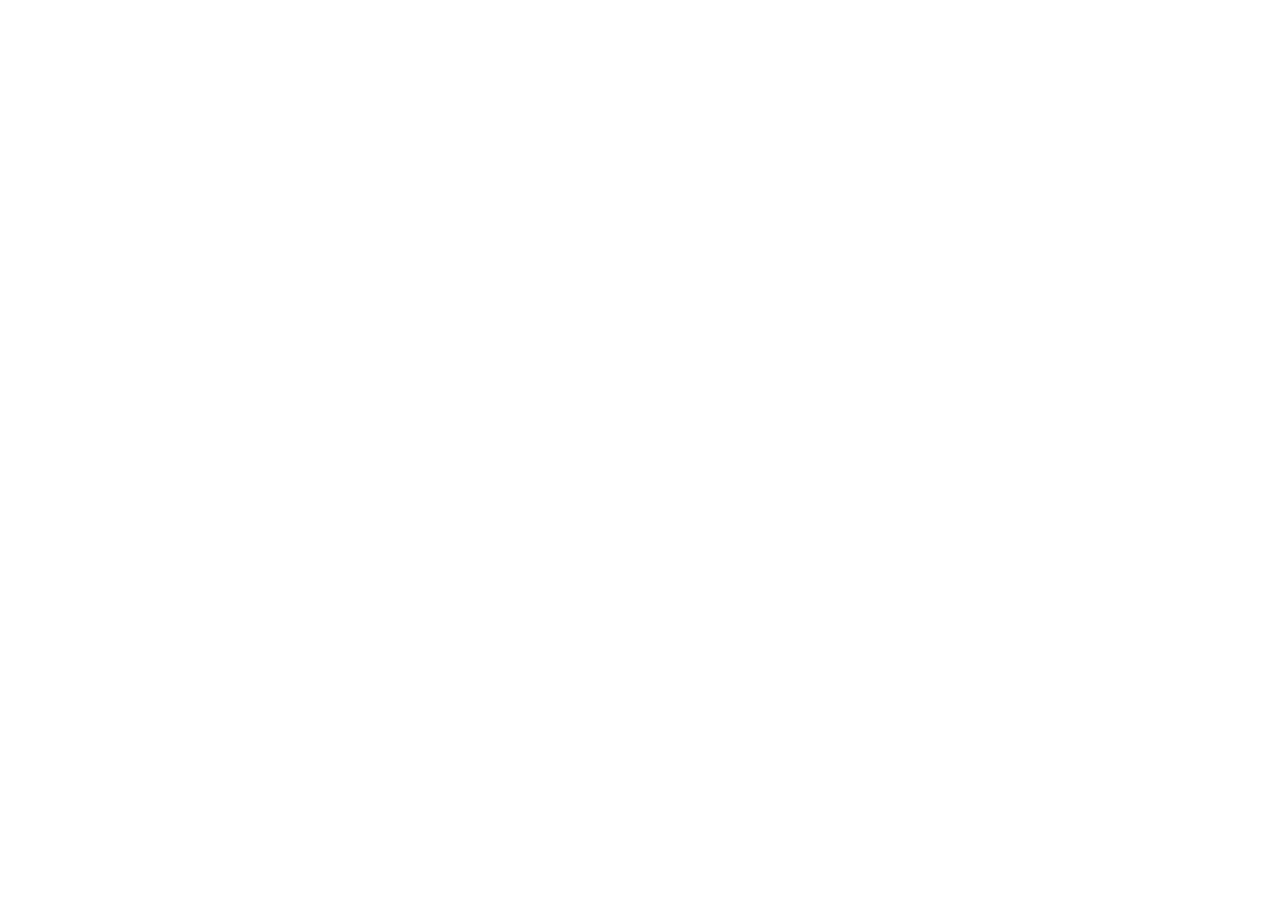
==== commit eea46f8b: "Redirect the legal pages to theafterword.app/terms and /privacy The policies now live on the Afterwo" ====
--- a/privacy.html
+++ b/privacy.html
@@ -1,122 +1,15 @@
-<!DOCTYPE html>
+<!doctype html>
 <html lang="en">
 <head>
-  <meta charset="utf-8">
-  <meta name="viewport" content="width=device-width, initial-scale=1">
-  <title>Privacy Policy — Afterword</title>
-  <link rel="stylesheet" href="style.css">
+<meta charset="utf-8">
+<meta name="viewport" content="width=device-width, initial-scale=1">
+<title>Privacy Policy · Afterword</title>
+<link rel="canonical" href="https://theafterword.app/privacy">
+<meta http-equiv="refresh" content="0; url=https://theafterword.app/privacy">
+<meta name="robots" content="noindex">
+<script>location.replace("https://theafterword.app/privacy");</script>
 </head>
 <body>
-  <div class="wrap">
-    <header class="masthead">
-      <span class="brand">Afterword<span class="dot">.</span></span>
-      <nav class="nav">
-        <a href="terms.html">Terms</a>
-        <a href="privacy.html">Privacy</a>
-      </nav>
-    </header>
-
-    <h1>Privacy Policy</h1>
-    <p class="updated">Last updated: June 4, 2026</p>
-
-    <p class="lead">Afterword is a reading-retention app: you bring your books and highlights, and Afterword turns them into spaced-repetition recall cards and quick daily reviews. This policy explains what we collect, why, and the choices you have.</p>
-
-    <p>This policy applies to the Afterword iOS app and this website (together, the "Service"), operated by the maker of Afterword ("Afterword", "we", "us"). By using the Service you agree to this policy.</p>
-
-    <h2>Information we collect</h2>
-
-    <h3>Account information</h3>
-    <ul>
-      <li><strong>Guest accounts.</strong> You can start using Afterword without signing up. We create an anonymous account tied to your device so your library has somewhere to live. It is not linked to your identity.</li>
-      <li><strong>Sign in with Apple.</strong> If you secure your account, we receive the name and email address you choose to share through Apple. If you use Apple's "Hide My Email", we only ever see Apple's private relay address.</li>
-    </ul>
-
-    <h3>Content you create or import</h3>
-    <ul>
-      <li>Books, highlights, notes, the concept cards generated from them, your review history, reflections, reading sessions, goals, and streaks.</li>
-      <li>Content you import from third parties you choose to connect or upload, including Readwise (via an access token you provide), Kindle "My Clippings" files, and Goodreads CSV exports.</li>
-    </ul>
-
-    <h3>Voice reflections</h3>
-    <p>If you record a spoken reflection, the audio is sent to OpenAI's Whisper service to transcribe it. The transcript is saved as your reflection. We do not retain the audio recording after transcription completes.</p>
-
-    <h3>Device permissions</h3>
-    <ul>
-      <li><strong>Microphone</strong> is used only while you are recording a voice reflection.</li>
-      <li><strong>Notifications</strong> are used to send local reminders (such as the daily recall nudge) from your device. You can turn these off in iOS Settings.</li>
-    </ul>
-
-    <h3>Diagnostic information</h3>
-    <p>We may collect limited technical information needed to operate the Service reliably, such as error reports. Afterword does not include third-party advertising or cross-app tracking SDKs.</p>
-
-    <h3>Waitlist and reading lists</h3>
-    <p>If you join the launch waitlist, or sign up to receive our reading lists, we collect the email address you submit, the web page that referred you (if any), which form you used, and the time you joined. We use this to send you new reading lists as they are published, to let you know when Afterword opens for iOS, and to send occasional product updates. We do not send anything else, and we do not sell or share your address. You can unsubscribe at any time, and you can ask us to delete your address by emailing us (see Contact below). Entries are stored on our behalf by our database provider, Supabase.</p>
-
-    <h3>Website analytics</h3>
-    <p>On our website we use Vercel Web Analytics, a privacy-friendly measurement tool that records anonymous, aggregated visit data — such as page views, the referring site, and approximate country, browser, and device type. It does not use cookies, does not track you across other websites, and does not collect information that identifies you personally.</p>
-
-    <h2>How we use your information</h2>
-    <ul>
-      <li>To provide the Service: store your library, generate recall cards, transcribe voice reflections, schedule reviews, sync your data across your devices, and send the reminders you enable.</li>
-      <li>To operate, secure, debug, and improve the Service.</li>
-      <li>To respond to your support requests.</li>
-    </ul>
-
-    <h2>AI processing</h2>
-    <p>Two features rely on AI providers acting on our behalf:</p>
-    <ul>
-      <li><strong>Concept cards.</strong> Your highlights and notes are sent to <a href="https://www.anthropic.com" target="_blank" rel="noopener">Anthropic</a> to generate recall cards.</li>
-      <li><strong>Transcription.</strong> Voice-reflection audio is sent to <a href="https://openai.com" target="_blank" rel="noopener">OpenAI</a> (Whisper) to produce text.</li>
-    </ul>
-    <p>These providers process your content only to perform these tasks and do not use it to train their models.</p>
-
-    <h2>Third-party services</h2>
-    <p>We share data only with service providers that help us run Afterword, and only as needed:</p>
-    <ul>
-      <li><strong>Supabase</strong> — authentication, database, file storage, and hosting.</li>
-      <li><strong>Anthropic</strong> — generating concept cards from your highlights.</li>
-      <li><strong>OpenAI</strong> — transcribing voice reflections with Whisper.</li>
-      <li><strong>Apple</strong> — Sign in with Apple, and App Store subscription billing.</li>
-      <li><strong>Readwise</strong> — only if you connect it, to import your highlights.</li>
-      <li><strong>Vercel</strong> — hosting our website and providing cookieless, privacy-friendly website analytics.</li>
-    </ul>
-    <p>We do not sell your personal information, and we do not share it for advertising. We may disclose information if required by law or to protect the rights, safety, and security of our users and the Service.</p>
-
-    <h2>Subscriptions</h2>
-    <p>Afterword Pro is sold as an auto-renewing subscription through the Apple App Store. Apple processes your payment; we do not receive or store your payment-card details. Apple shares limited transaction and subscription-status information with us so we can unlock Pro features.</p>
-
-    <h2>Data retention and deletion</h2>
-    <p>We keep your information for as long as your account is active. You can delete your account at any time from Settings inside the app, which removes your data from our active database. Residual copies may persist in routine encrypted backups for a short period (currently about 7 days) before being overwritten.</p>
-
-    <h2>Your rights and choices</h2>
-    <ul>
-      <li>Access, correct, or delete your data (delete via Settings, or contact us).</li>
-      <li>Control microphone and notification access in iOS Settings.</li>
-      <li>Disconnect Readwise at any time.</li>
-      <li>Depending on where you live (for example the EEA, UK, or California), you may have additional rights such as data portability or the right to object to certain processing. Contact us to exercise them.</li>
-      <li>If you are in the EEA, you have the right to lodge a complaint with a data protection authority, including the Dutch Data Protection Authority (Autoriteit Persoonsgegevens).</li>
-    </ul>
-
-    <h2>Security</h2>
-    <p>Your data is access-controlled so that each account can reach only its own content, and it is encrypted in transit. No method of storage or transmission is perfectly secure, but we work to protect your information.</p>
-
-    <h2>Children</h2>
-    <p>Afterword is not directed to children under 13 (or the minimum age required in your country), and we do not knowingly collect their personal information.</p>
-
-    <h2>International transfers</h2>
-    <p>We and our service providers may process your information in countries other than your own. Where required, we rely on appropriate safeguards for these transfers.</p>
-
-    <h2>Changes to this policy</h2>
-    <p>We may update this policy from time to time. When we do, we will revise the "Last updated" date above, and significant changes will be communicated in the app where appropriate.</p>
-
-    <h2>Contact</h2>
-    <p>Questions about privacy? Email us at <a href="mailto:webster@mugavazi.com">webster@mugavazi.com</a>.</p>
-
-    <footer>
-      <span>&copy; 2026 Afterword</span>
-      <a href="terms.html">Terms</a>
-      <a href="privacy.html">Privacy</a>
-    </footer>
-  </div>
+<p>The Afterword Privacy Policy has moved to <a href="https://theafterword.app/privacy">theafterword.app/privacy</a>.</p>
 </body>
 </html>
